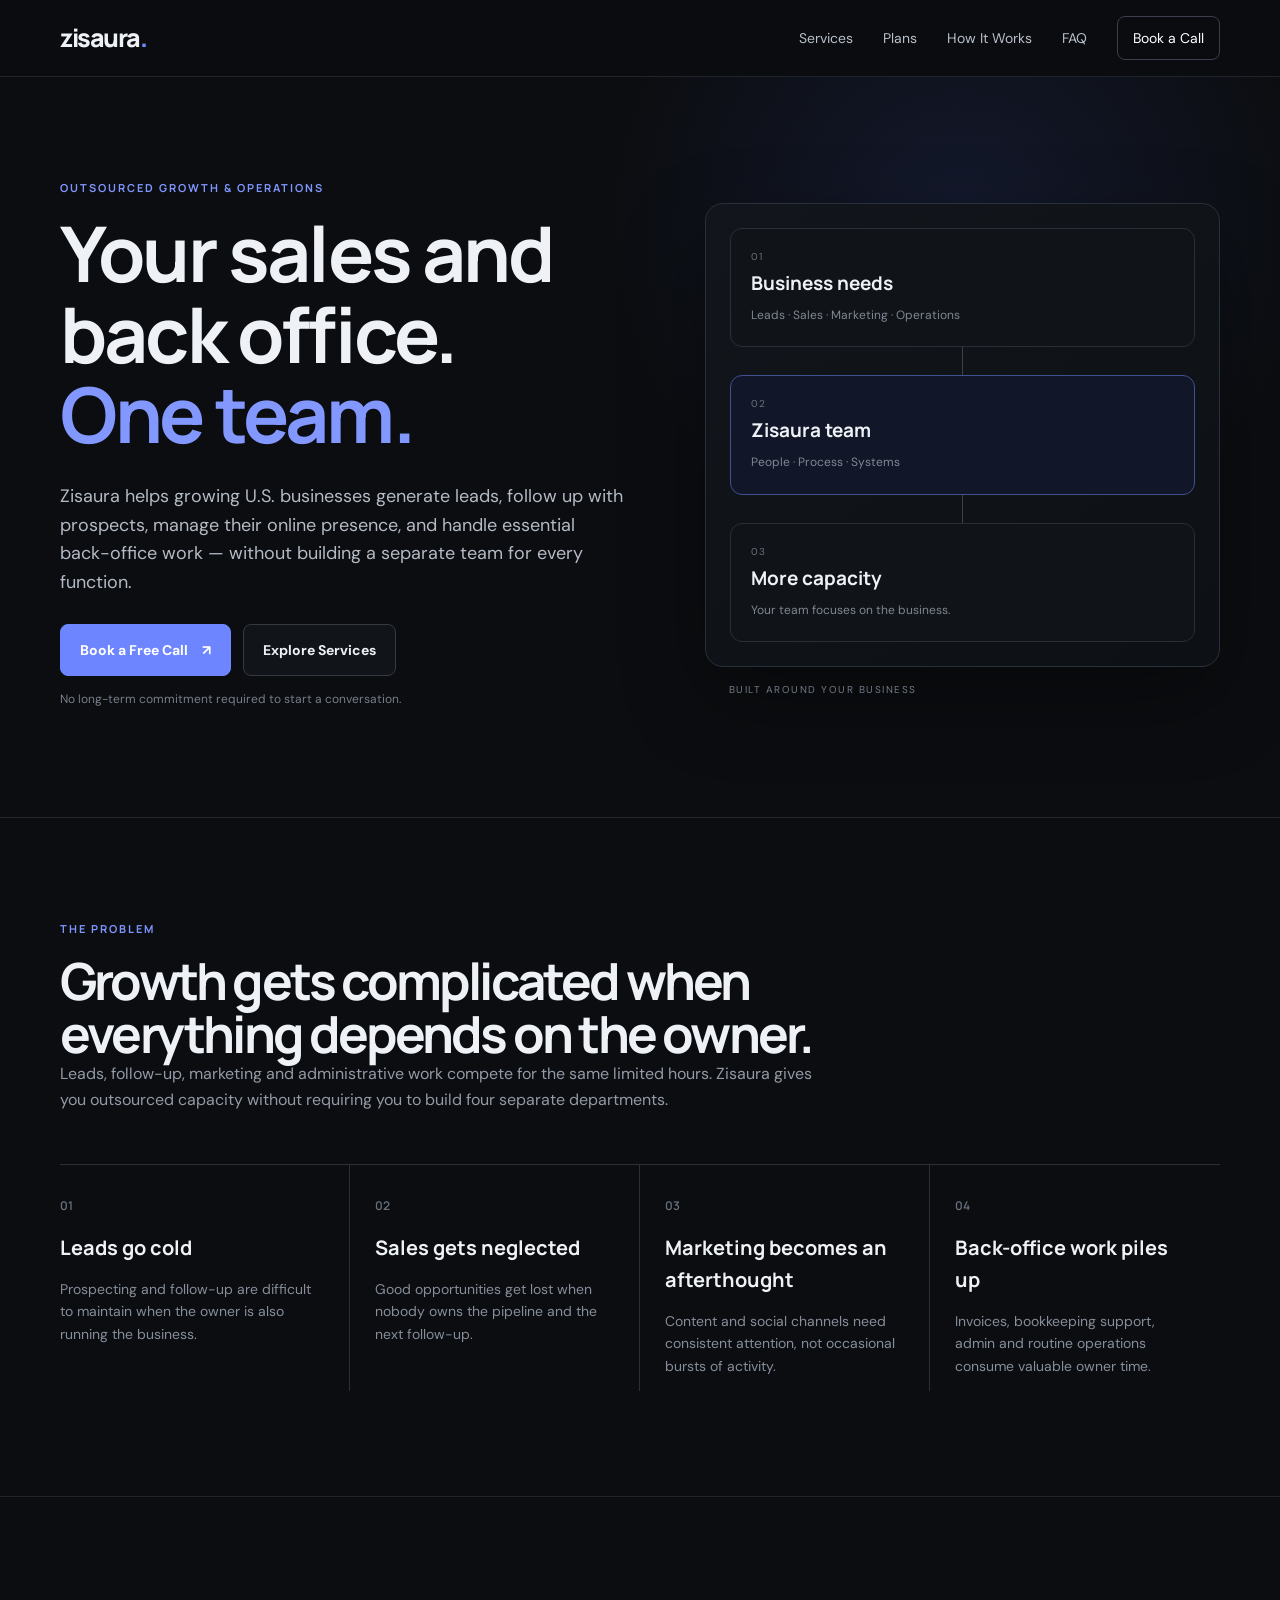
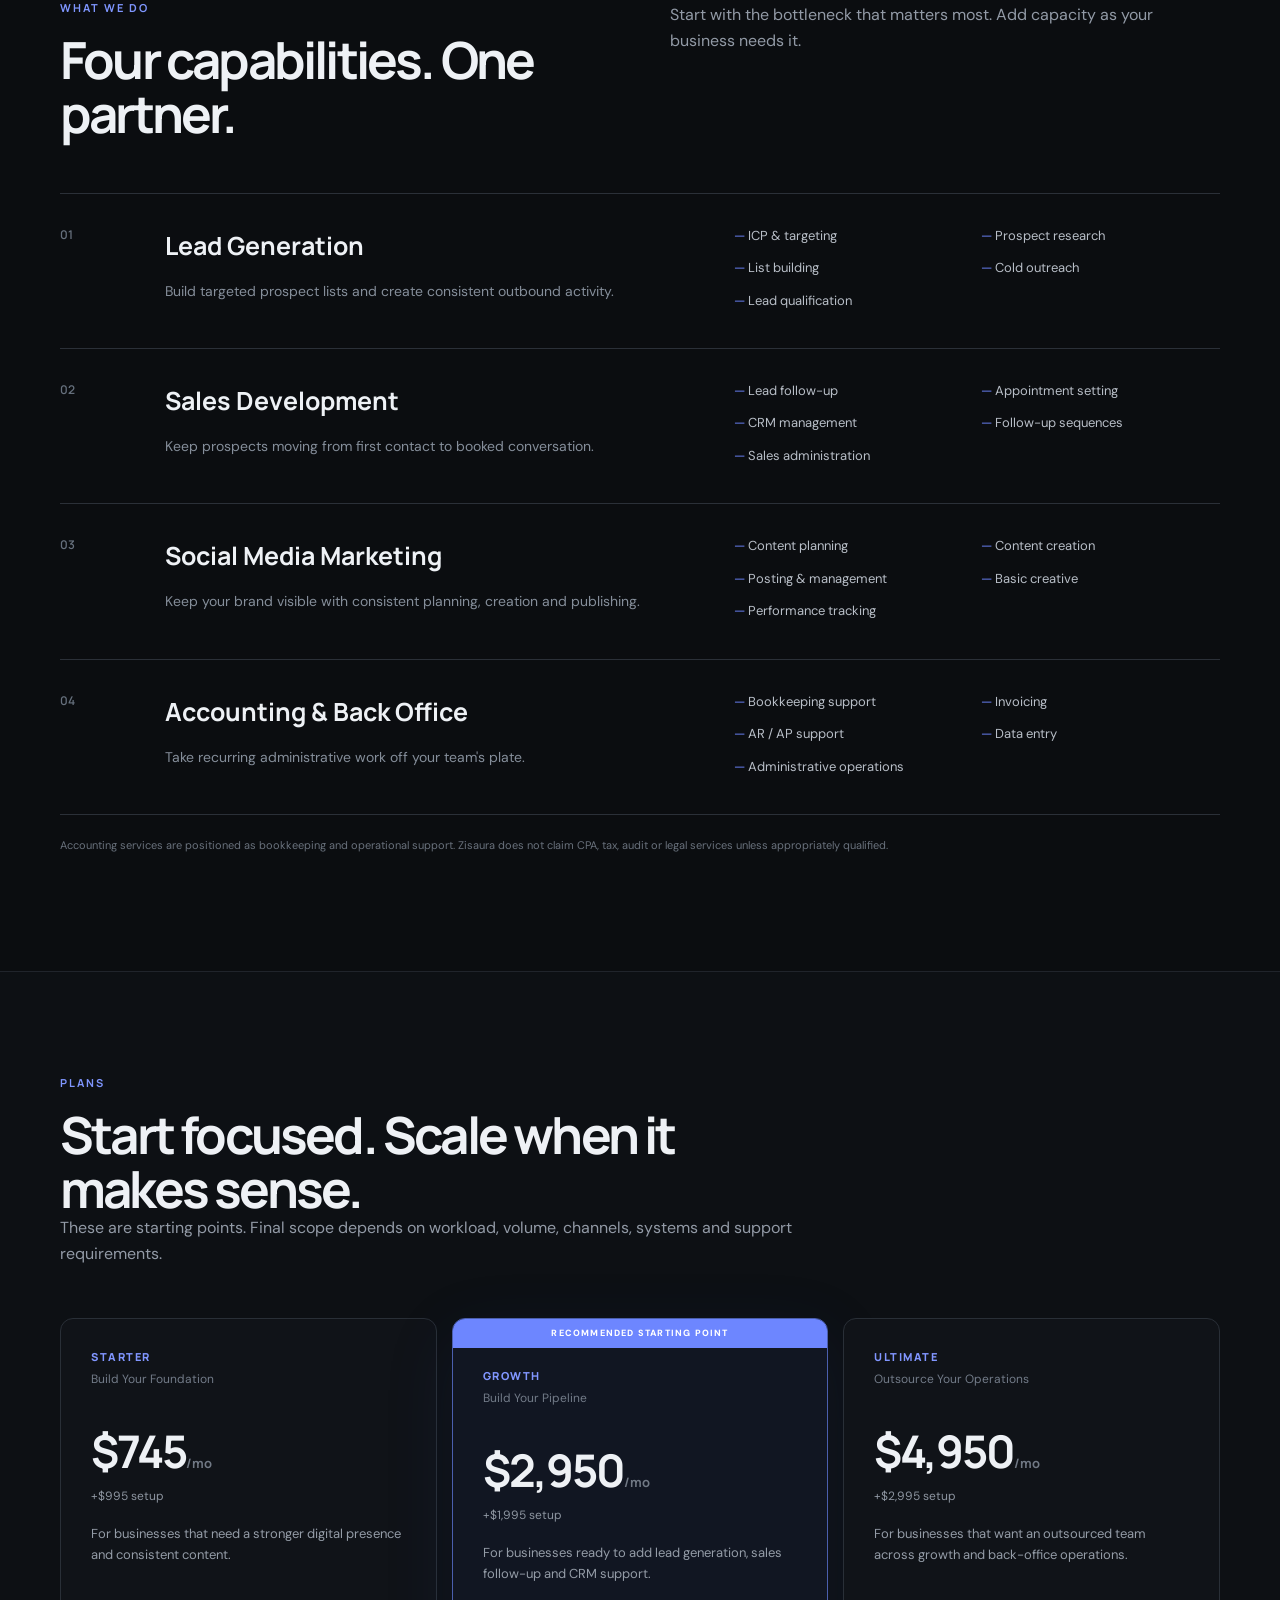
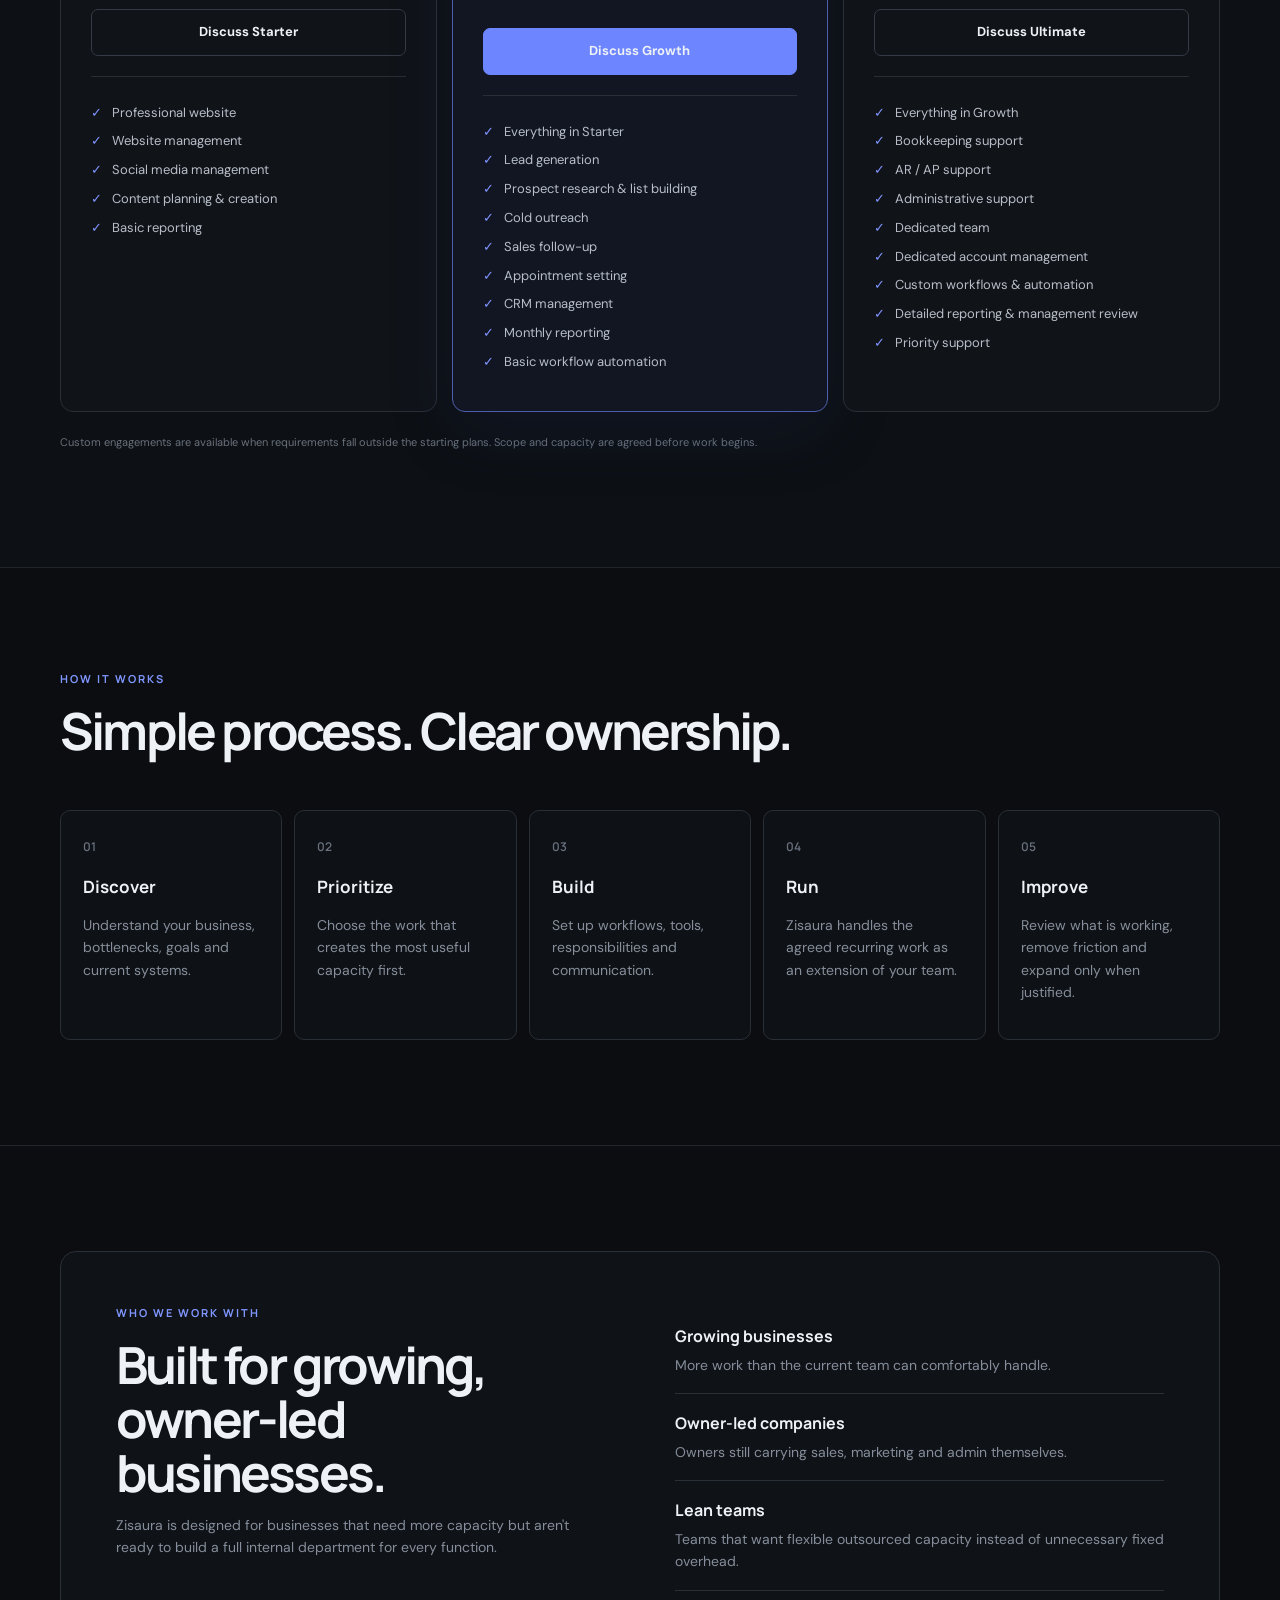
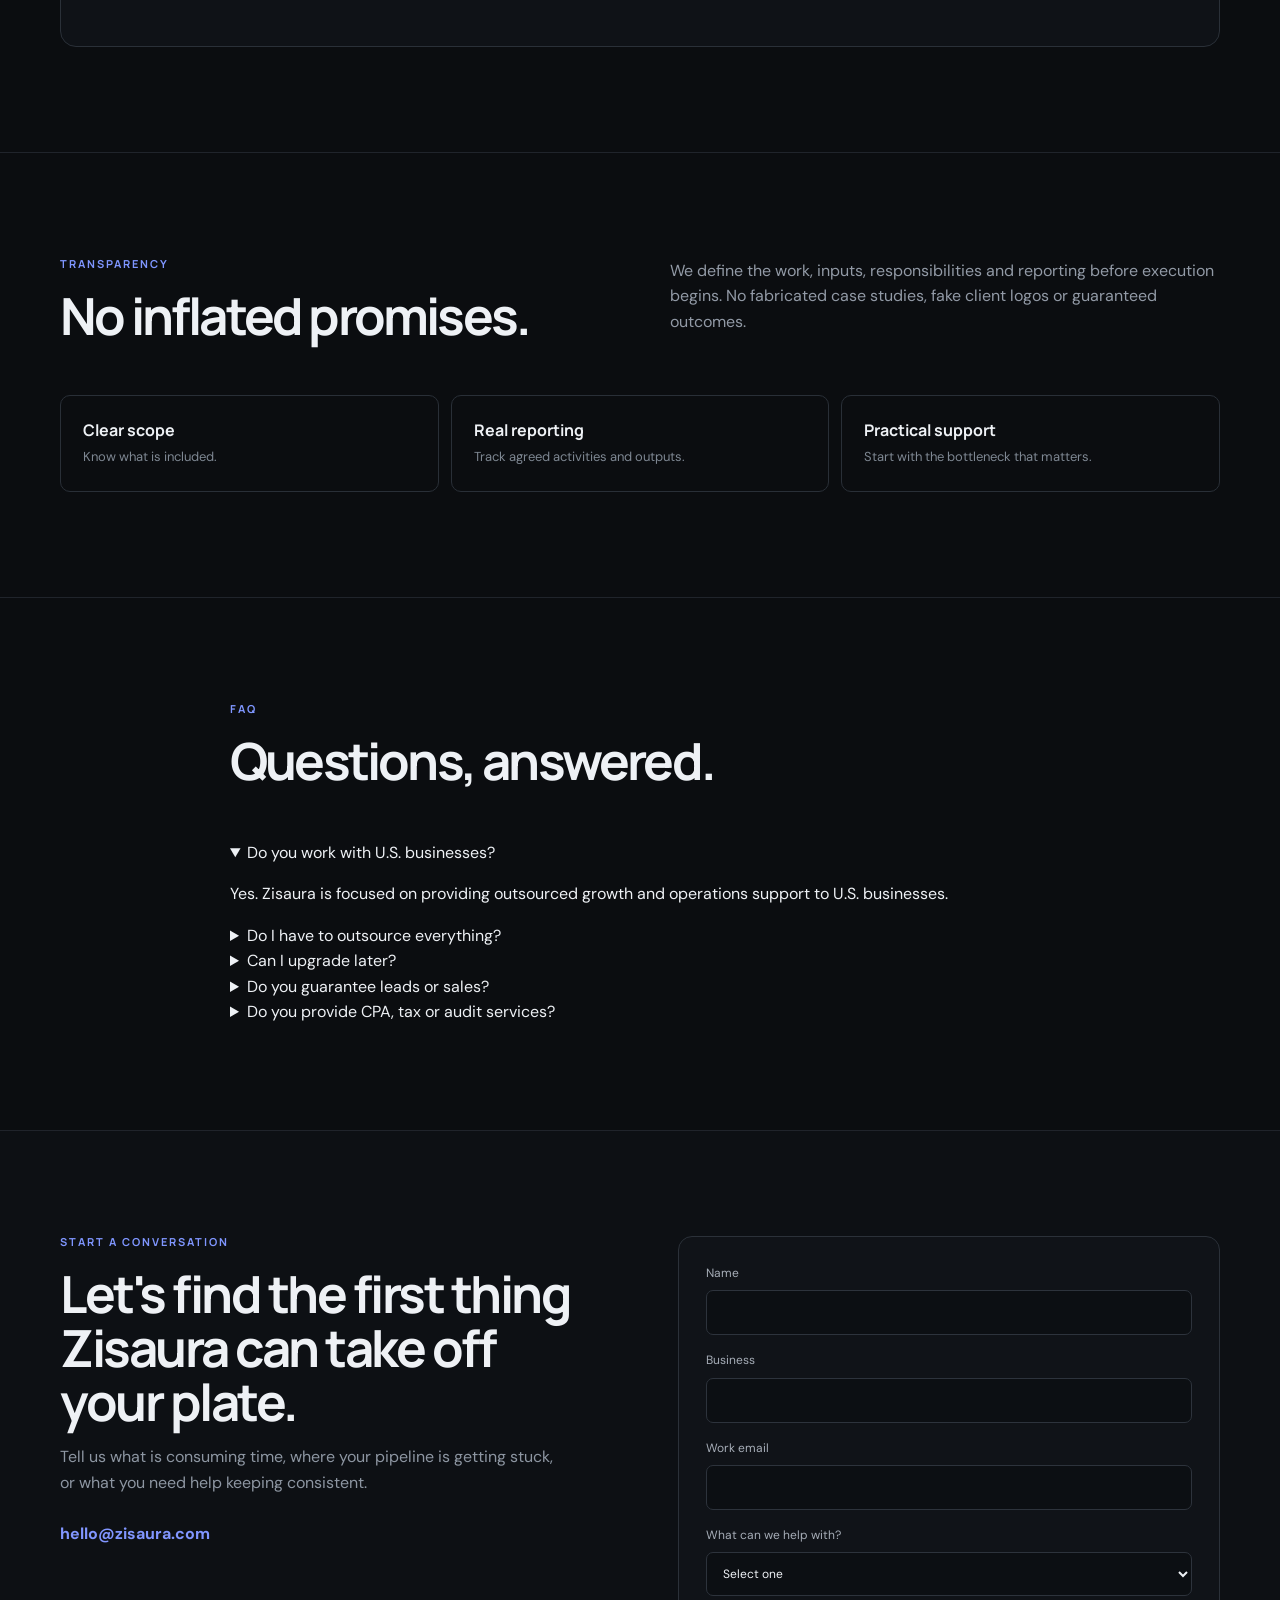
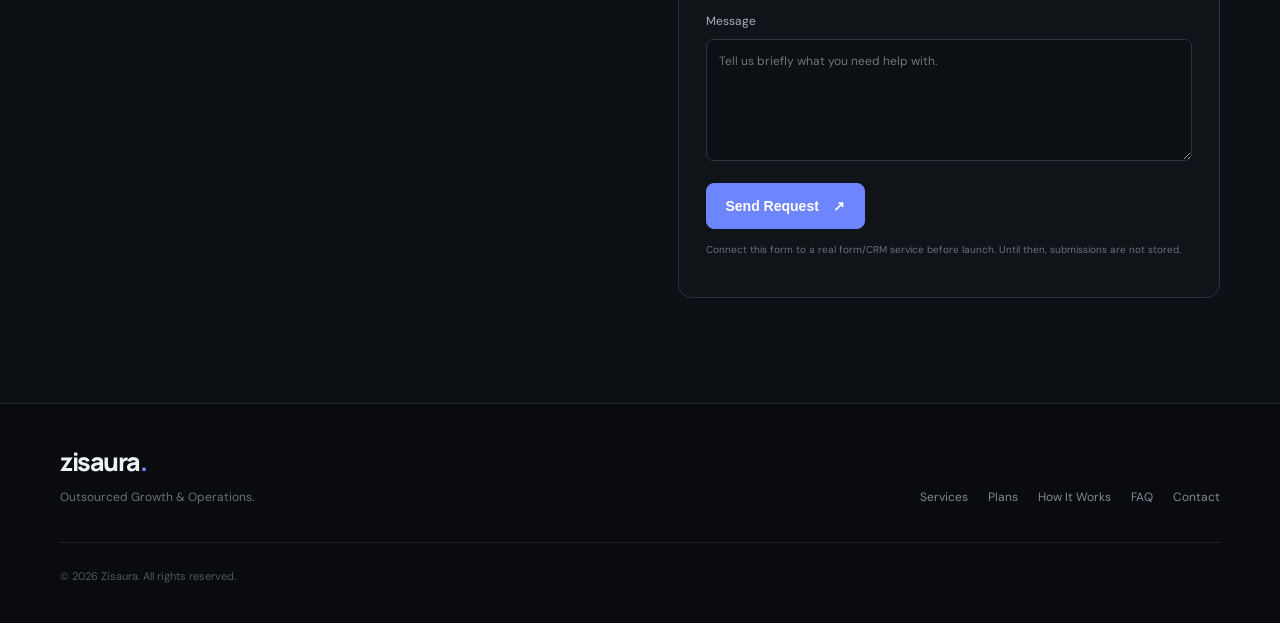
==== index.html @ 8210cb54 "Add files via upload" ====
<!doctype html>
<html lang="en">
<head>
<meta charset="utf-8">
<meta name="viewport" content="width=device-width, initial-scale=1">
<meta name="description" content="Zisaura helps growing U.S. businesses with lead generation, sales follow-up, social media marketing, bookkeeping support and back-office operations.">
<title>Zisaura | Outsourced Sales, Marketing & Back-Office Support</title>
<link rel="preconnect" href="https://fonts.googleapis.com">
<link rel="preconnect" href="https://fonts.gstatic.com" crossorigin>
<link href="https://fonts.googleapis.com/css2?family=DM+Sans:wght@400;500;600;700&family=Manrope:wght@500;600;700;800&display=swap" rel="stylesheet">
<link rel="stylesheet" href="style.css">
</head>
<body>
<header class="site-header"><div class="container nav-wrap">
<a class="logo" href="#top">zisaura<span>.</span></a>
<button class="menu-toggle" aria-label="Open menu" aria-expanded="false">☰</button>
<nav class="nav"><a href="#services">Services</a><a href="#plans">Plans</a><a href="#process">How It Works</a><a href="#faq">FAQ</a><a class="nav-cta" href="#contact">Book a Call</a></nav>
</div></header>

<main id="top">
<section class="hero"><div class="container hero-grid">
<div><div class="eyebrow">OUTSOURCED GROWTH & OPERATIONS</div>
<h1>Your sales and back office.<br><em>One team.</em></h1>
<p class="hero-copy">Zisaura helps growing U.S. businesses generate leads, follow up with prospects, manage their online presence, and handle essential back-office work — without building a separate team for every function.</p>
<div class="hero-actions"><a class="button button-primary" href="#contact">Book a Free Call <span>↗</span></a><a class="button button-secondary" href="#services">Explore Services</a></div>
<p class="microcopy">No long-term commitment required to start a conversation.</p></div>
<div class="hero-visual"><div class="flow-card">
<div class="flow-node"><small>01</small><strong>Business needs</strong><span>Leads · Sales · Marketing · Operations</span></div><div class="flow-line"></div>
<div class="flow-node accent-node"><small>02</small><strong>Zisaura team</strong><span>People · Process · Systems</span></div><div class="flow-line"></div>
<div class="flow-node"><small>03</small><strong>More capacity</strong><span>Your team focuses on the business.</span></div>
</div><div class="hero-tag">BUILT AROUND YOUR BUSINESS</div></div>
</div></section>

<section class="section"><div class="container"><div class="section-intro"><div class="eyebrow">THE PROBLEM</div><h2>Growth gets complicated when everything depends on the owner.</h2><p>Leads, follow-up, marketing and administrative work compete for the same limited hours. Zisaura gives you outsourced capacity without requiring you to build four separate departments.</p></div>
<div class="problem-grid">
<article><span>01</span><h3>Leads go cold</h3><p>Prospecting and follow-up are difficult to maintain when the owner is also running the business.</p></article>
<article><span>02</span><h3>Sales gets neglected</h3><p>Good opportunities get lost when nobody owns the pipeline and the next follow-up.</p></article>
<article><span>03</span><h3>Marketing becomes an afterthought</h3><p>Content and social channels need consistent attention, not occasional bursts of activity.</p></article>
<article><span>04</span><h3>Back-office work piles up</h3><p>Invoices, bookkeeping support, admin and routine operations consume valuable owner time.</p></article>
</div></div></section>

<section id="services" class="section"><div class="container">
<div class="section-intro split"><div><div class="eyebrow">WHAT WE DO</div><h2>Four capabilities. One partner.</h2></div><p>Start with the bottleneck that matters most. Add capacity as your business needs it.</p></div>
<div class="service-list">
<article class="service-row"><div class="service-number">01</div><div><h3>Lead Generation</h3><p>Build targeted prospect lists and create consistent outbound activity.</p></div><ul><li>ICP & targeting</li><li>Prospect research</li><li>List building</li><li>Cold outreach</li><li>Lead qualification</li></ul></article>
<article class="service-row"><div class="service-number">02</div><div><h3>Sales Development</h3><p>Keep prospects moving from first contact to booked conversation.</p></div><ul><li>Lead follow-up</li><li>Appointment setting</li><li>CRM management</li><li>Follow-up sequences</li><li>Sales administration</li></ul></article>
<article class="service-row"><div class="service-number">03</div><div><h3>Social Media Marketing</h3><p>Keep your brand visible with consistent planning, creation and publishing.</p></div><ul><li>Content planning</li><li>Content creation</li><li>Posting & management</li><li>Basic creative</li><li>Performance tracking</li></ul></article>
<article class="service-row"><div class="service-number">04</div><div><h3>Accounting & Back Office</h3><p>Take recurring administrative work off your team's plate.</p></div><ul><li>Bookkeeping support</li><li>Invoicing</li><li>AR / AP support</li><li>Data entry</li><li>Administrative operations</li></ul></article>
</div><p class="disclaimer">Accounting services are positioned as bookkeeping and operational support. Zisaura does not claim CPA, tax, audit or legal services unless appropriately qualified.</p>
</div></section>

<section id="plans" class="section plans"><div class="container">
<div class="section-intro"><div class="eyebrow">PLANS</div><h2>Start focused. Scale when it makes sense.</h2><p>These are starting points. Final scope depends on workload, volume, channels, systems and support requirements.</p></div>
<div class="plans-grid">
<article class="plan"><div class="plan-top"><span class="plan-label">STARTER</span><span class="plan-use">Build Your Foundation</span></div><h3>$745<span>/mo</span></h3><p class="setup">+$995 setup</p><p>For businesses that need a stronger digital presence and consistent content.</p><a href="#contact" class="plan-button">Discuss Starter</a><ul class="check-list"><li>Professional website</li><li>Website management</li><li>Social media management</li><li>Content planning & creation</li><li>Basic reporting</li></ul></article>
<article class="plan featured"><div class="recommended">RECOMMENDED STARTING POINT</div><div class="plan-top"><span class="plan-label">GROWTH</span><span class="plan-use">Build Your Pipeline</span></div><h3>$2,950<span>/mo</span></h3><p class="setup">+$1,995 setup</p><p>For businesses ready to add lead generation, sales follow-up and CRM support.</p><a href="#contact" class="plan-button">Discuss Growth</a><ul class="check-list"><li>Everything in Starter</li><li>Lead generation</li><li>Prospect research & list building</li><li>Cold outreach</li><li>Sales follow-up</li><li>Appointment setting</li><li>CRM management</li><li>Monthly reporting</li><li>Basic workflow automation</li></ul></article>
<article class="plan"><div class="plan-top"><span class="plan-label">ULTIMATE</span><span class="plan-use">Outsource Your Operations</span></div><h3>$4,950<span>/mo</span></h3><p class="setup">+$2,995 setup</p><p>For businesses that want an outsourced team across growth and back-office operations.</p><a href="#contact" class="plan-button">Discuss Ultimate</a><ul class="check-list"><li>Everything in Growth</li><li>Bookkeeping support</li><li>AR / AP support</li><li>Administrative support</li><li>Dedicated team</li><li>Dedicated account management</li><li>Custom workflows & automation</li><li>Detailed reporting & management review</li><li>Priority support</li></ul></article>
</div><p class="plans-note">Custom engagements are available when requirements fall outside the starting plans. Scope and capacity are agreed before work begins.</p>
</div></section>

<section id="process" class="section"><div class="container"><div class="section-intro"><div class="eyebrow">HOW IT WORKS</div><h2>Simple process. Clear ownership.</h2></div>
<div class="process-grid"><article><span>01</span><h3>Discover</h3><p>Understand your business, bottlenecks, goals and current systems.</p></article><article><span>02</span><h3>Prioritize</h3><p>Choose the work that creates the most useful capacity first.</p></article><article><span>03</span><h3>Build</h3><p>Set up workflows, tools, responsibilities and communication.</p></article><article><span>04</span><h3>Run</h3><p>Zisaura handles the agreed recurring work as an extension of your team.</p></article><article><span>05</span><h3>Improve</h3><p>Review what is working, remove friction and expand only when justified.</p></article></div></div></section>

<section class="section"><div class="container fit-box"><div><div class="eyebrow">WHO WE WORK WITH</div><h2>Built for growing, owner-led businesses.</h2><p>Zisaura is designed for businesses that need more capacity but aren't ready to build a full internal department for every function.</p></div>
<div class="fit-list"><div><strong>Growing businesses</strong><span>More work than the current team can comfortably handle.</span></div><div><strong>Owner-led companies</strong><span>Owners still carrying sales, marketing and admin themselves.</span></div><div><strong>Lean teams</strong><span>Teams that want flexible outsourced capacity instead of unnecessary fixed overhead.</span></div></div></div></section>

<section class="section"><div class="container"><div class="section-intro split"><div><div class="eyebrow">TRANSPARENCY</div><h2>No inflated promises.</h2></div><p>We define the work, inputs, responsibilities and reporting before execution begins. No fabricated case studies, fake client logos or guaranteed outcomes.</p></div>
<div class="principles"><div><strong>Clear scope</strong><span>Know what is included.</span></div><div><strong>Real reporting</strong><span>Track agreed activities and outputs.</span></div><div><strong>Practical support</strong><span>Start with the bottleneck that matters.</span></div></div></div></section>

<section id="faq" class="section"><div class="container narrow"><div class="section-intro"><div class="eyebrow">FAQ</div><h2>Questions, answered.</h2></div>
<details open><summary>Do you work with U.S. businesses?</summary><p>Yes. Zisaura is focused on providing outsourced growth and operations support to U.S. businesses.</p></details>
<details><summary>Do I have to outsource everything?</summary><p>No. You can start with one service or one bottleneck and expand as your needs grow.</p></details>
<details><summary>Can I upgrade later?</summary><p>Yes. Scope can be expanded when additional capacity makes sense for the business.</p></details>
<details><summary>Do you guarantee leads or sales?</summary><p>No. Lead and sales outcomes depend on the market, offer, targeting, pricing, sales process and other factors. We focus on clearly defined activities, systems and agreed deliverables.</p></details>
<details><summary>Do you provide CPA, tax or audit services?</summary><p>Zisaura can provide bookkeeping and accounting-related operational support. CPA, tax, audit and legal services are not represented unless the appropriate qualified professional is involved.</p></details>
</div></section>

<section id="contact" class="section contact"><div class="container contact-grid"><div><div class="eyebrow">START A CONVERSATION</div><h2>Let's find the first thing Zisaura can take off your plate.</h2><p>Tell us what is consuming time, where your pipeline is getting stuck, or what you need help keeping consistent.</p><div class="contact-email">hello@zisaura.com</div></div>
<form id="contactForm" class="contact-form"><label>Name<input name="name" required></label><label>Business<input name="business" required></label><label>Work email<input type="email" name="email" required></label>
<label>What can we help with?<select name="interest" required><option value="">Select one</option><option>Lead Generation</option><option>Sales Development</option><option>Social Media Marketing</option><option>Accounting & Back Office</option><option>Starter Plan</option><option>Growth Plan</option><option>Ultimate Plan</option><option>Not sure yet</option></select></label>
<label>Message<textarea name="message" rows="5" placeholder="Tell us briefly what you need help with."></textarea></label>
<button class="button button-primary" type="submit">Send Request <span>↗</span></button><p class="form-note">Connect this form to a real form/CRM service before launch. Until then, submissions are not stored.</p><p id="formStatus" class="form-status"></p></form>
</div></section>
</main>

<footer class="footer"><div class="container footer-wrap"><div><a class="logo" href="#top">zisaura<span>.</span></a><p>Outsourced Growth & Operations.</p></div><div class="footer-links"><a href="#services">Services</a><a href="#plans">Plans</a><a href="#process">How It Works</a><a href="#faq">FAQ</a><a href="#contact">Contact</a></div><div class="copyright">© <span id="year"></span> Zisaura. All rights reserved.</div></div></footer>
<script src="script.js"></script>
</body>
</html>
---- style.css ----
*{box-sizing:border-box}html{scroll-behavior:smooth}body{margin:0;background:#0b0d10;color:#eef1f5;font-family:"DM Sans",sans-serif;line-height:1.6}a{color:inherit;text-decoration:none}.container{width:min(1160px,calc(100% - 40px));margin:auto}.site-header{position:sticky;top:0;z-index:20;background:rgba(11,13,16,.9);backdrop-filter:blur(16px);border-bottom:1px solid #20242b}.nav-wrap{height:76px;display:flex;align-items:center;justify-content:space-between}.logo{font-family:Manrope,sans-serif;font-size:25px;font-weight:800;letter-spacing:-1.5px}.logo span{color:#6d8cff}.nav{display:flex;align-items:center;gap:30px;font-size:14px;color:#b9c0ca}.nav a:hover{color:#fff}.nav-cta{border:1px solid #39404b;border-radius:8px;padding:10px 15px;color:#fff}.menu-toggle{display:none;background:none;border:0;color:#fff;font-size:24px}.hero{padding:105px 0 95px;border-bottom:1px solid #20242b;background:radial-gradient(circle at 75% 20%,rgba(83,111,255,.12),transparent 32%)}.hero-grid{display:grid;grid-template-columns:1.05fr .95fr;gap:75px;align-items:center}.eyebrow{font:700 11px/1 Manrope,sans-serif;letter-spacing:2px;color:#7f96ff;margin-bottom:20px}.hero h1,.section h2{font-family:Manrope,sans-serif;letter-spacing:-2.8px;line-height:1.05;margin:0}.hero h1{font-size:clamp(48px,6vw,78px)}.hero h1 em{font-style:normal;color:#8298ff}.hero-copy{max-width:650px;color:#b4bbc5;font-size:18px;margin:27px 0}.hero-actions{display:flex;gap:12px;flex-wrap:wrap}.button{display:inline-flex;align-items:center;justify-content:center;gap:14px;border-radius:8px;padding:14px 19px;border:1px solid #343a44;font-weight:700;font-size:14px;cursor:pointer}.button-primary{background:#6d86ff;color:#fff;border-color:#6d86ff}.button-secondary{background:#111419}.microcopy{font-size:12px;color:#777f8b;margin-top:14px}.hero-visual{position:relative}.flow-card{border:1px solid #2a3039;border-radius:18px;padding:24px;background:linear-gradient(145deg,#12161c,#0d1014);box-shadow:0 30px 80px rgba(0,0,0,.35)}.flow-node{padding:20px;border:1px solid #292f38;border-radius:12px;background:#101318}.flow-node small{display:block;color:#69717d;font-size:10px;letter-spacing:1px}.flow-node strong{display:block;font:700 19px Manrope,sans-serif;margin:5px 0}.flow-node span{font-size:12px;color:#7f8792}.accent-node{border-color:#40518f;background:#111728}.flow-line{height:28px;width:1px;background:#3a414c;margin:auto}.hero-tag{display:inline-block;margin:15px 0 0 24px;color:#737b87;font-size:10px;letter-spacing:1.5px}.section{padding:105px 0;border-bottom:1px solid #20242b}.section-intro{max-width:760px;margin-bottom:52px}.section-intro.split{display:grid;grid-template-columns:1fr 1fr;gap:60px;max-width:none}.section h2{font-size:clamp(35px,4vw,53px)}.section-intro p{color:#929aa6;font-size:16px;margin:0}.problem-grid{display:grid;grid-template-columns:repeat(4,1fr);border-top:1px solid #2b3038}.problem-grid article{padding:27px 25px 0 0;border-right:1px solid #2b3038}.problem-grid article:not(:first-child){padding-left:25px}.problem-grid article:last-child{border-right:0}.problem-grid span,.process-grid span{font:600 12px Manrope;color:#68717e}.problem-grid h3,.service-row h3,.plan h3,.process-grid h3{font-family:Manrope;margin:14px 0 8px}.problem-grid h3{font-size:20px}.problem-grid p,.service-row p,.process-grid p,.fit-box p,.fit-list span{color:#858e9a;font-size:14px}.service-list{border-top:1px solid #2b3038}.service-row{display:grid;grid-template-columns:70px 1.1fr 1fr;gap:35px;padding:32px 0;border-bottom:1px solid #2b3038}.service-number{font:600 12px Manrope;color:#66707d}.service-row h3{font-size:25px;margin-top:0}.service-row ul{list-style:none;margin:0;padding:0;display:grid;grid-template-columns:1fr 1fr;gap:7px;color:#b8bec7;font-size:13px}.service-row li:before{content:"— ";color:#6d86ff}.disclaimer,.plans-note{font-size:11px;color:#69717c;margin-top:22px}.plans{background:#0d1014}.plans-grid{display:grid;grid-template-columns:repeat(3,1fr);gap:15px}.plan{position:relative;border:1px solid #292f37;border-radius:13px;padding:30px;background:#101318}.plan.featured{border-color:#4b5fae;background:#111622;box-shadow:0 20px 70px rgba(42,63,145,.13)}.recommended{position:absolute;top:0;right:0;left:0;background:#6d86ff;color:#fff;text-align:center;font-size:9px;font-weight:800;letter-spacing:1.2px;padding:7px;border-radius:12px 12px 0 0}.featured{padding-top:49px}.plan-top{display:flex;flex-direction:column;gap:6px}.plan-label{font:800 11px Manrope;letter-spacing:1.5px;color:#8196ff}.plan-use{font-size:12px;color:#727b88}.plan h3{font-size:45px;letter-spacing:-2px;margin:25px 0 0}.plan h3 span{font-size:13px;color:#717985;letter-spacing:0}.setup{color:#8d95a0;font-size:12px!important;margin:0 0 18px!important}.plan>p:not(.setup){min-height:65px;color:#949ca7;font-size:13px}.plan-button{display:block;text-align:center;border:1px solid #343b46;padding:12px;border-radius:7px;font-weight:700;font-size:13px;margin:20px 0}.featured .plan-button{background:#6d86ff;border-color:#6d86ff}.check-list{border-top:1px solid #282e36;margin:20px 0 0;padding:18px 0 0;list-style:none;color:#b7bec8;font-size:13px}.check-list li{margin:8px 0}.check-list li:before{content:"✓";color:#8094ff;margin-right:10px}.process-grid{display:grid;grid-template-columns:repeat(5,1fr);gap:12px}.process-grid article{border:1px solid #292f37;border-radius:10px;padding:22px;background:#0e1115}.process-grid h3{font-size:17px}.fit-box{display:grid;grid-template-columns:1fr 1fr;gap:70px;padding:55px;border:1px solid #2a3038;border-radius:16px;background:#0f1217}.fit-list{display:flex;flex-direction:column}.fit-list div{padding:17px 0;border-bottom:1px solid #292f37}.fit-list strong{display:block;font-family:Manrope}.fit-list span{display:block;margin-top:4px}.principles{display:grid;grid-template-columns:repeat(3,1fr);gap:12px}.principles div{border:1px solid #292f37;padding:22px;border-radius:10px}.principles strong{display:block;font-family:Manrope}.principles span{color:#7e8792;font-size:13px}.narrow{max-width:820px}.faq details{border-top:1px solid #2a3038;padding:22px 0}.faq details:last-child{border-bottom:1px solid #2a3038}.faq summary{cursor:pointer;font:700 17px Manrope;list-style:none}.faq summary::-webkit-details-marker{display:none}.faq summary:after{content:"+";float:right;color:#6f7b8c}.faq details[open] summary:after{content:"−"}.faq details p{color:#858e9a;max-width:720px;font-size:14px}.contact{background:#0d1014}.contact-grid{display:grid;grid-template-columns:1fr 1fr;gap:75px}.contact h2{font-family:Manrope;font-size:clamp(38px,4vw,55px);letter-spacing:-2.5px;line-height:1.05}.contact p{color:#8d96a2;max-width:500px}.contact-email{margin-top:25px;color:#8196ff;font-weight:700}.contact-form{border:1px solid #2b3139;border-radius:14px;padding:27px;background:#101318}.contact-form label{display:block;font-size:12px;color:#a6adb7;margin-bottom:16px}.contact-form input,.contact-form select,.contact-form textarea{width:100%;margin-top:7px;background:#0c0f13;border:1px solid #2d333c;border-radius:7px;color:#eef1f5;padding:12px;font:inherit;outline:none}.contact-form input:focus,.contact-form select:focus,.contact-form textarea:focus{border-color:#6177d8}.form-note{font-size:10px!important;color:#69717c!important;margin:13px 0 0}.form-status{font-size:12px!important;color:#8ea2ff!important}.footer{padding:38px 0;background:#090b0e}.footer-wrap{display:grid;grid-template-columns:1fr auto;gap:20px;align-items:end}.footer p{color:#69717c;font-size:12px;margin:6px 0 0}.footer-links{display:flex;gap:20px;color:#818995;font-size:12px}.copyright{grid-column:1/-1;color:#505762;font-size:11px;padding-top:25px;border-top:1px solid #20242b;margin-top:15px}@media(max-width:850px){.nav{display:none}.menu-toggle{display:block}.nav.open{position:absolute;top:76px;left:0;right:0;display:flex;flex-direction:column;align-items:stretch;background:#0b0d10;padding:18px 20px;border-bottom:1px solid #20242b}.nav.open a{padding:10px}.hero-grid,.contact-grid,.fit-box,.section-intro.split{grid-template-columns:1fr;gap:35px}.problem-grid,.plans-grid{grid-template-columns:1fr 1fr}.process-grid{grid-template-columns:1fr 1fr}.service-row{grid-template-columns:45px 1fr}.service-row ul{grid-column:2}.principles{grid-template-columns:1fr}.footer-wrap{grid-template-columns:1fr}.footer-links{flex-wrap:wrap}.copyright{grid-column:auto}}@media(max-width:560px){.container{width:min(100% - 28px,1160px)}.hero{padding:70px 0}.section{padding:75px 0}.problem-grid,.plans-grid,.process-grid{grid-template-columns:1fr}.problem-grid article,.problem-grid article:not(:first-child){padding:22px 0;border-right:0;border-bottom:1px solid #2b3038}.problem-grid article:last-child{border-bottom:0}.service-row{grid-template-columns:1fr}.service-row ul{grid-column:auto}.service-row ul{grid-template-columns:1fr}.hero h1{font-size:45px}.contact h2{font-size:39px}.fit-box{padding:28px}.footer-links{gap:13px}}
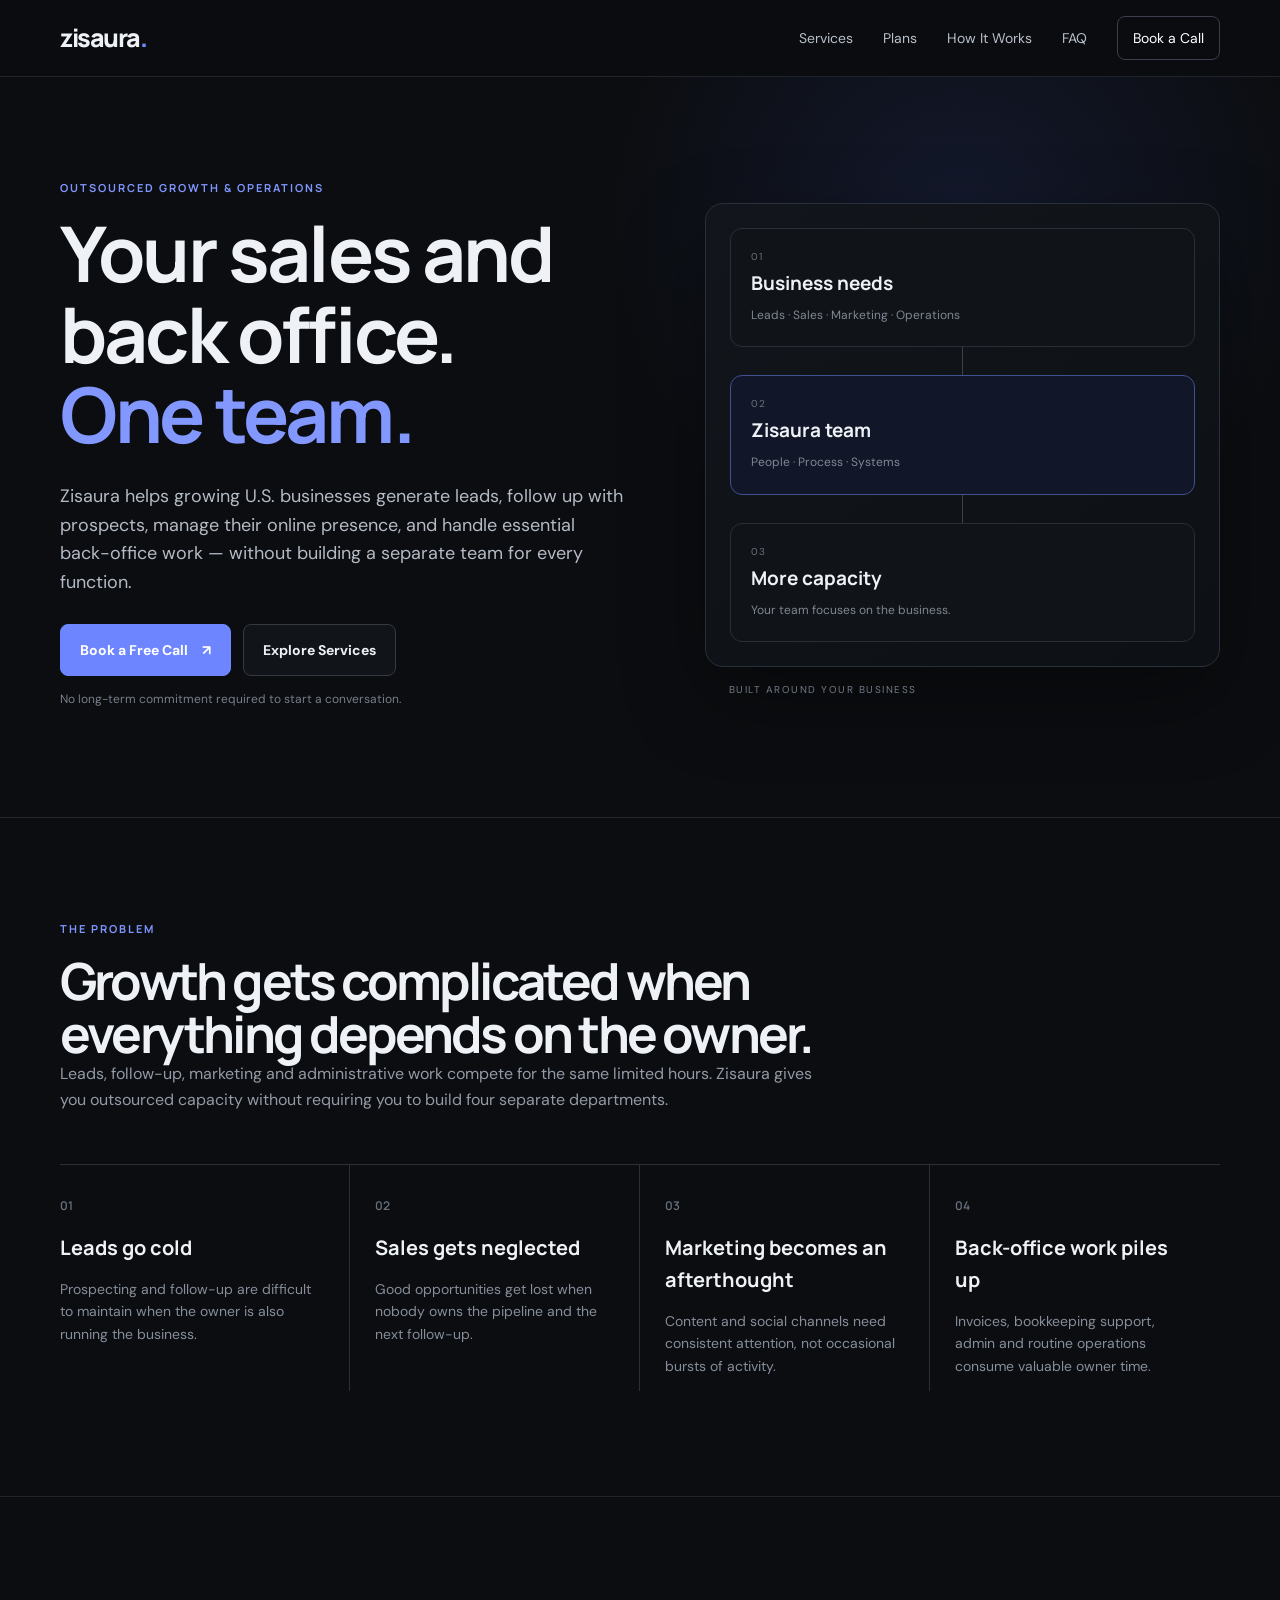
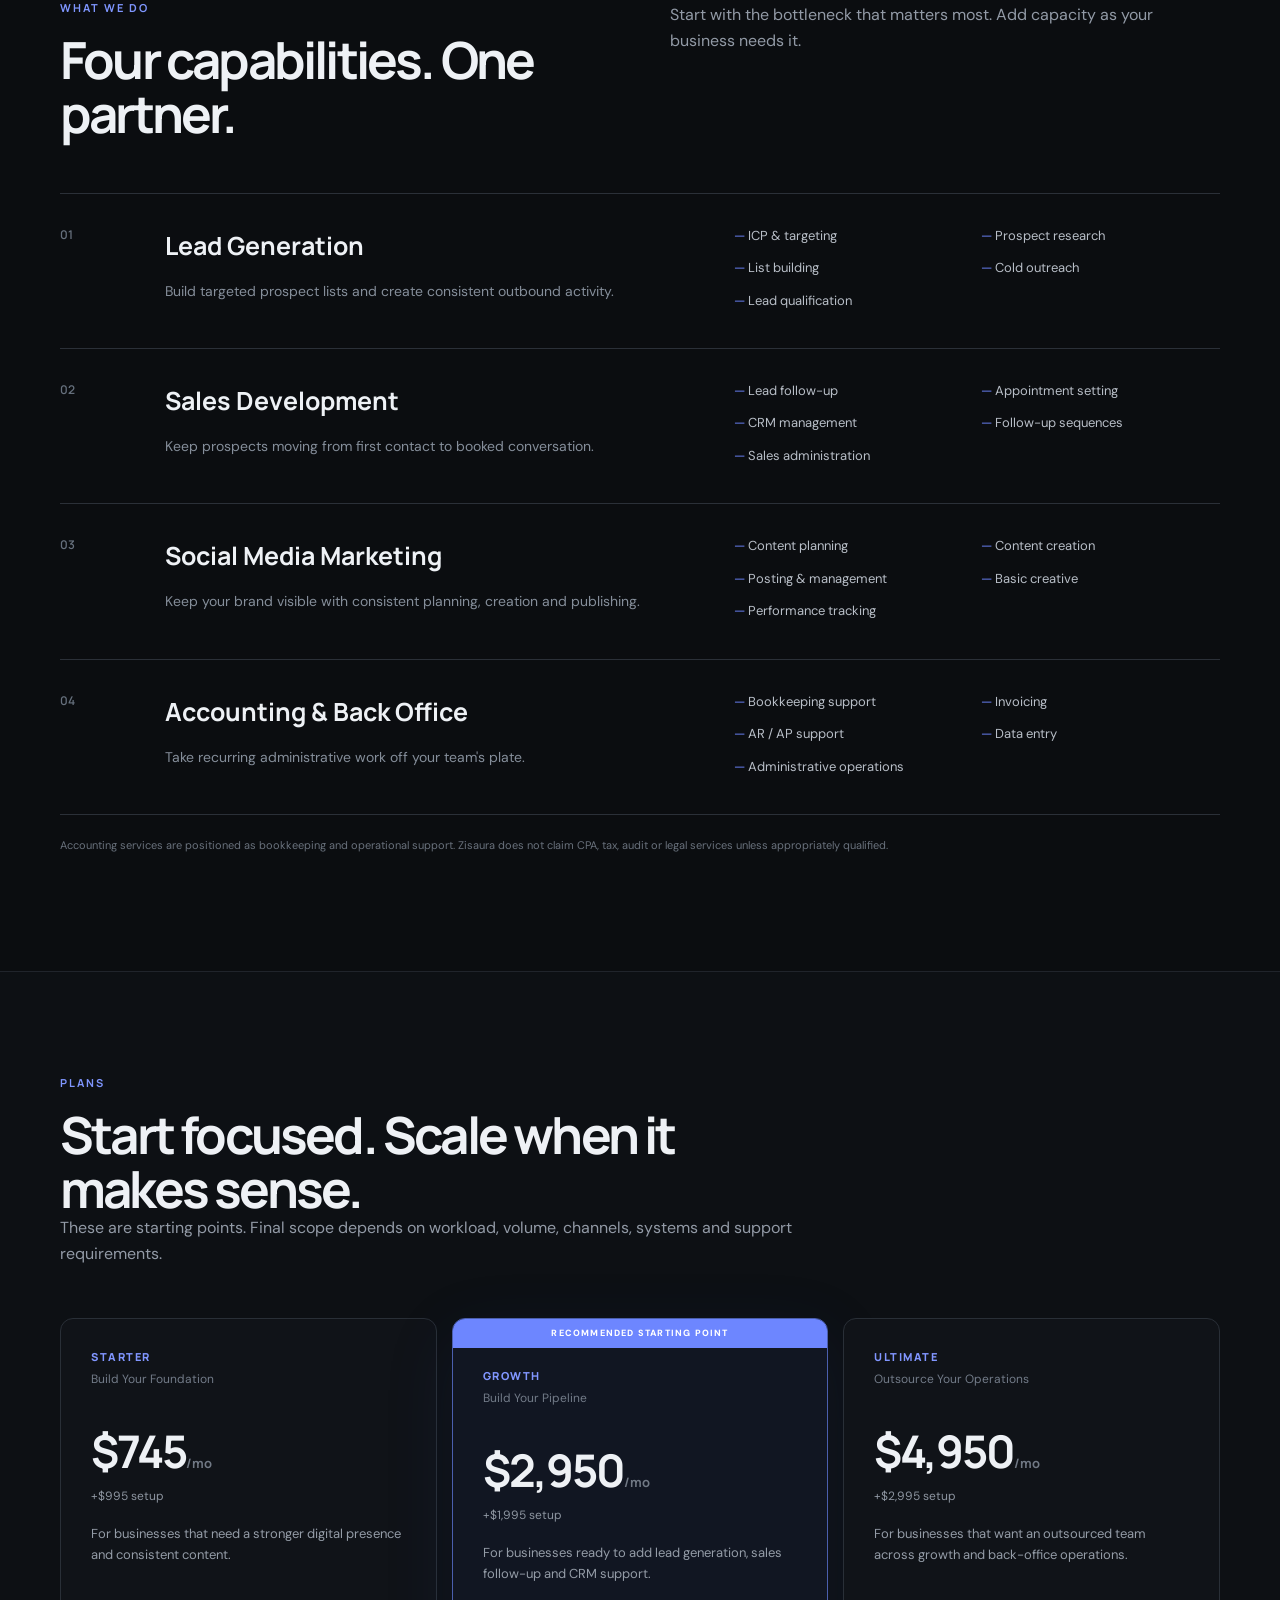
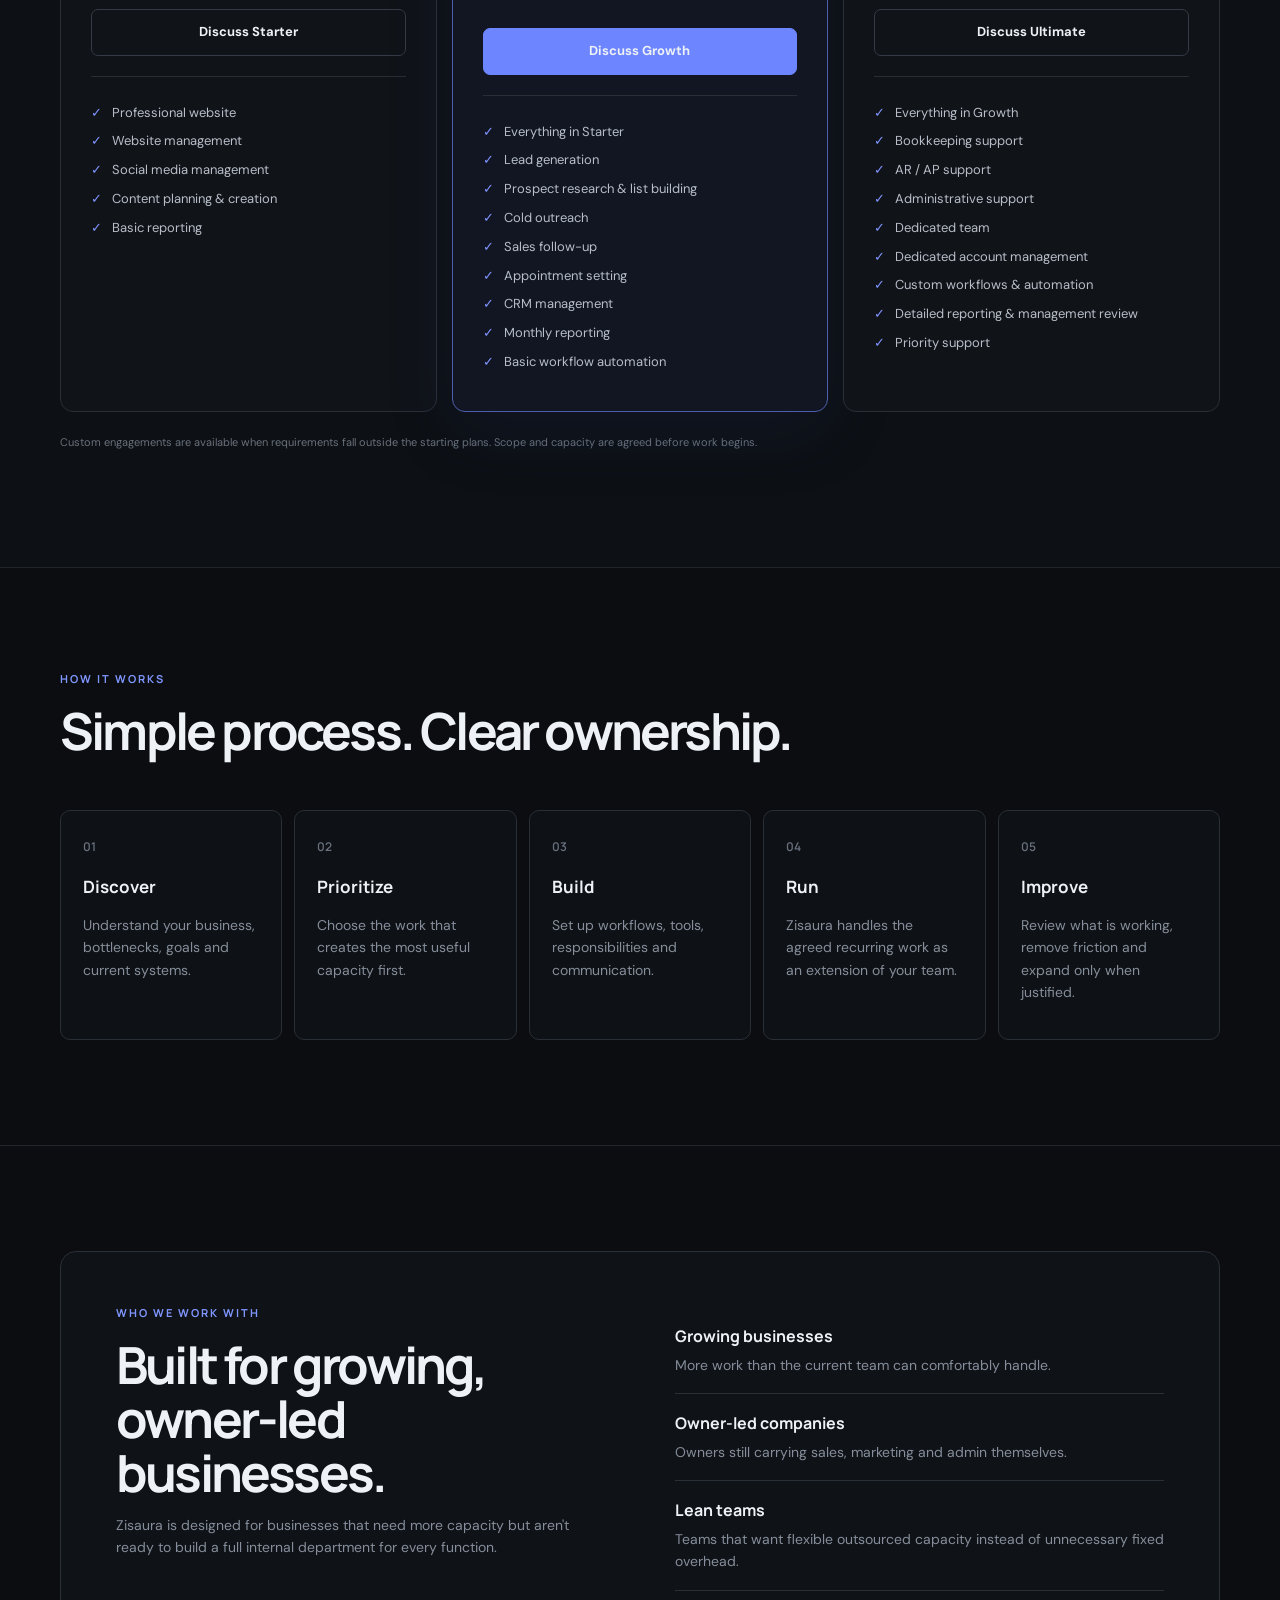
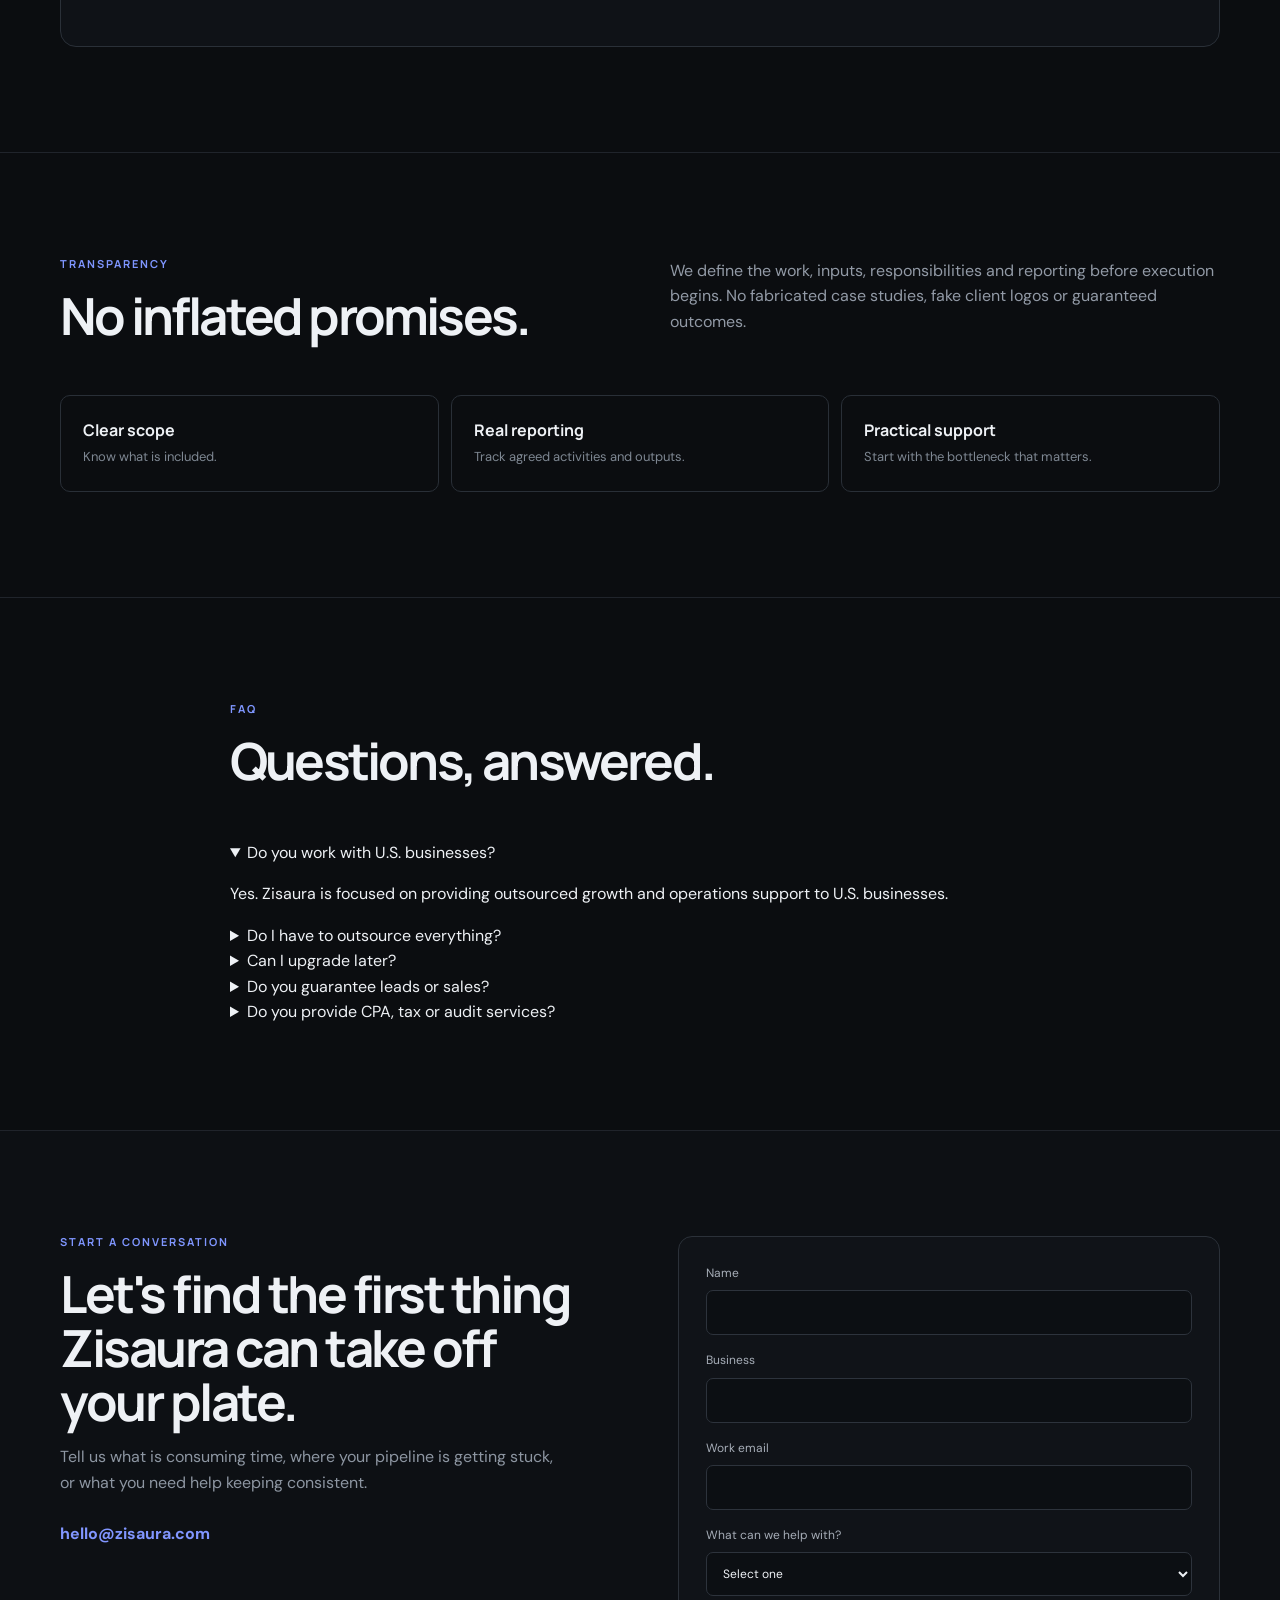
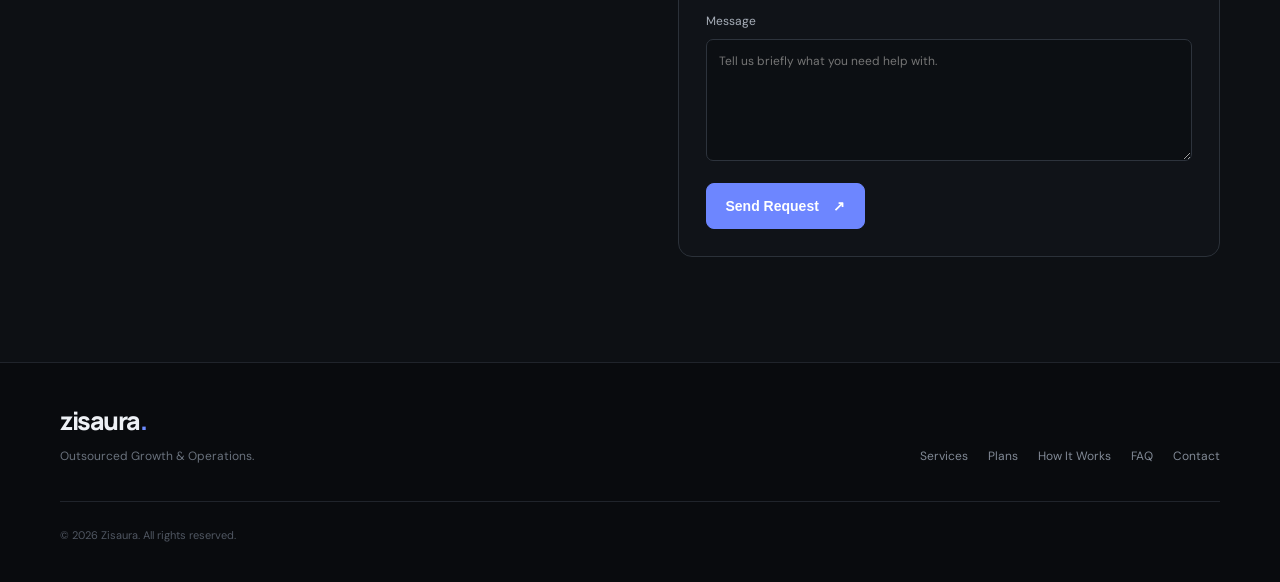
==== commit 6d8daab3: "Fix button placement in contact section" ====
--- a/index.html
+++ b/index.html
@@ -76,14 +76,13 @@
 </div></section>
 
 <section id="contact" class="section contact"><div class="container contact-grid"><div><div class="eyebrow">START A CONVERSATION</div><h2>Let's find the first thing Zisaura can take off your plate.</h2><p>Tell us what is consuming time, where your pipeline is getting stuck, or what you need help keeping consistent.</p><div class="contact-email">hello@zisaura.com</div></div>
-<form id="contactForm" class="contact-form"><label>Name<input name="name" required></label><label>Business<input name="business" required></label><label>Work email<input type="email" name="email" required></label>
+<form id="contactForm" class="contact-form" action="https://formspree.io/f/mqpabpep" method="POST"><label>Name<input name="name" required></label><label>Business<input name="business" required></label><label>Work email<input type="email" name="email" required></label>
 <label>What can we help with?<select name="interest" required><option value="">Select one</option><option>Lead Generation</option><option>Sales Development</option><option>Social Media Marketing</option><option>Accounting & Back Office</option><option>Starter Plan</option><option>Growth Plan</option><option>Ultimate Plan</option><option>Not sure yet</option></select></label>
 <label>Message<textarea name="message" rows="5" placeholder="Tell us briefly what you need help with."></textarea></label>
-<button class="button button-primary" type="submit">Send Request <span>↗</span></button><p class="form-note">Connect this form to a real form/CRM service before launch. Until then, submissions are not stored.</p><p id="formStatus" class="form-status"></p></form>
-</div></section>
+<button class="button button-primary" type="submit">Send Request <span>↗</span></button></div></section>
 </main>
 
 <footer class="footer"><div class="container footer-wrap"><div><a class="logo" href="#top">zisaura<span>.</span></a><p>Outsourced Growth & Operations.</p></div><div class="footer-links"><a href="#services">Services</a><a href="#plans">Plans</a><a href="#process">How It Works</a><a href="#faq">FAQ</a><a href="#contact">Contact</a></div><div class="copyright">© <span id="year"></span> Zisaura. All rights reserved.</div></div></footer>
 <script src="script.js"></script>
 </body>
-</html>+</html>
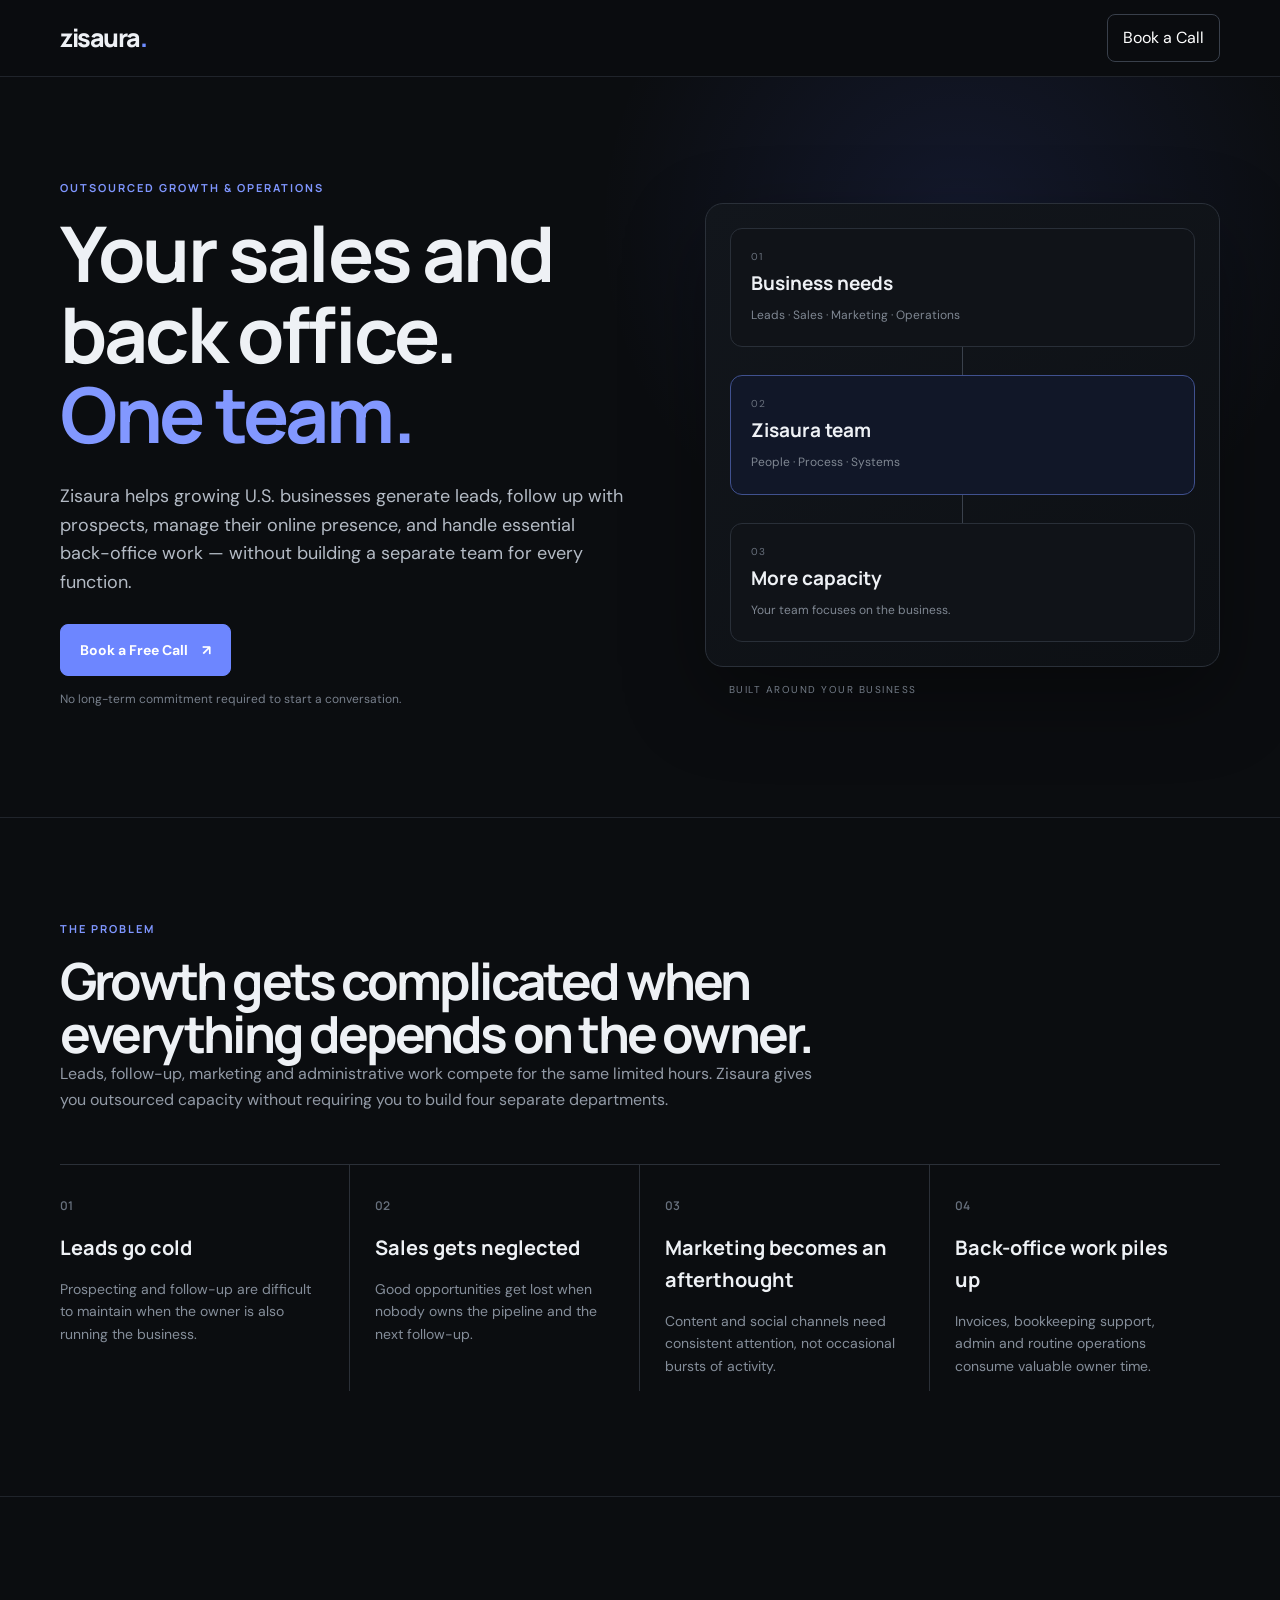
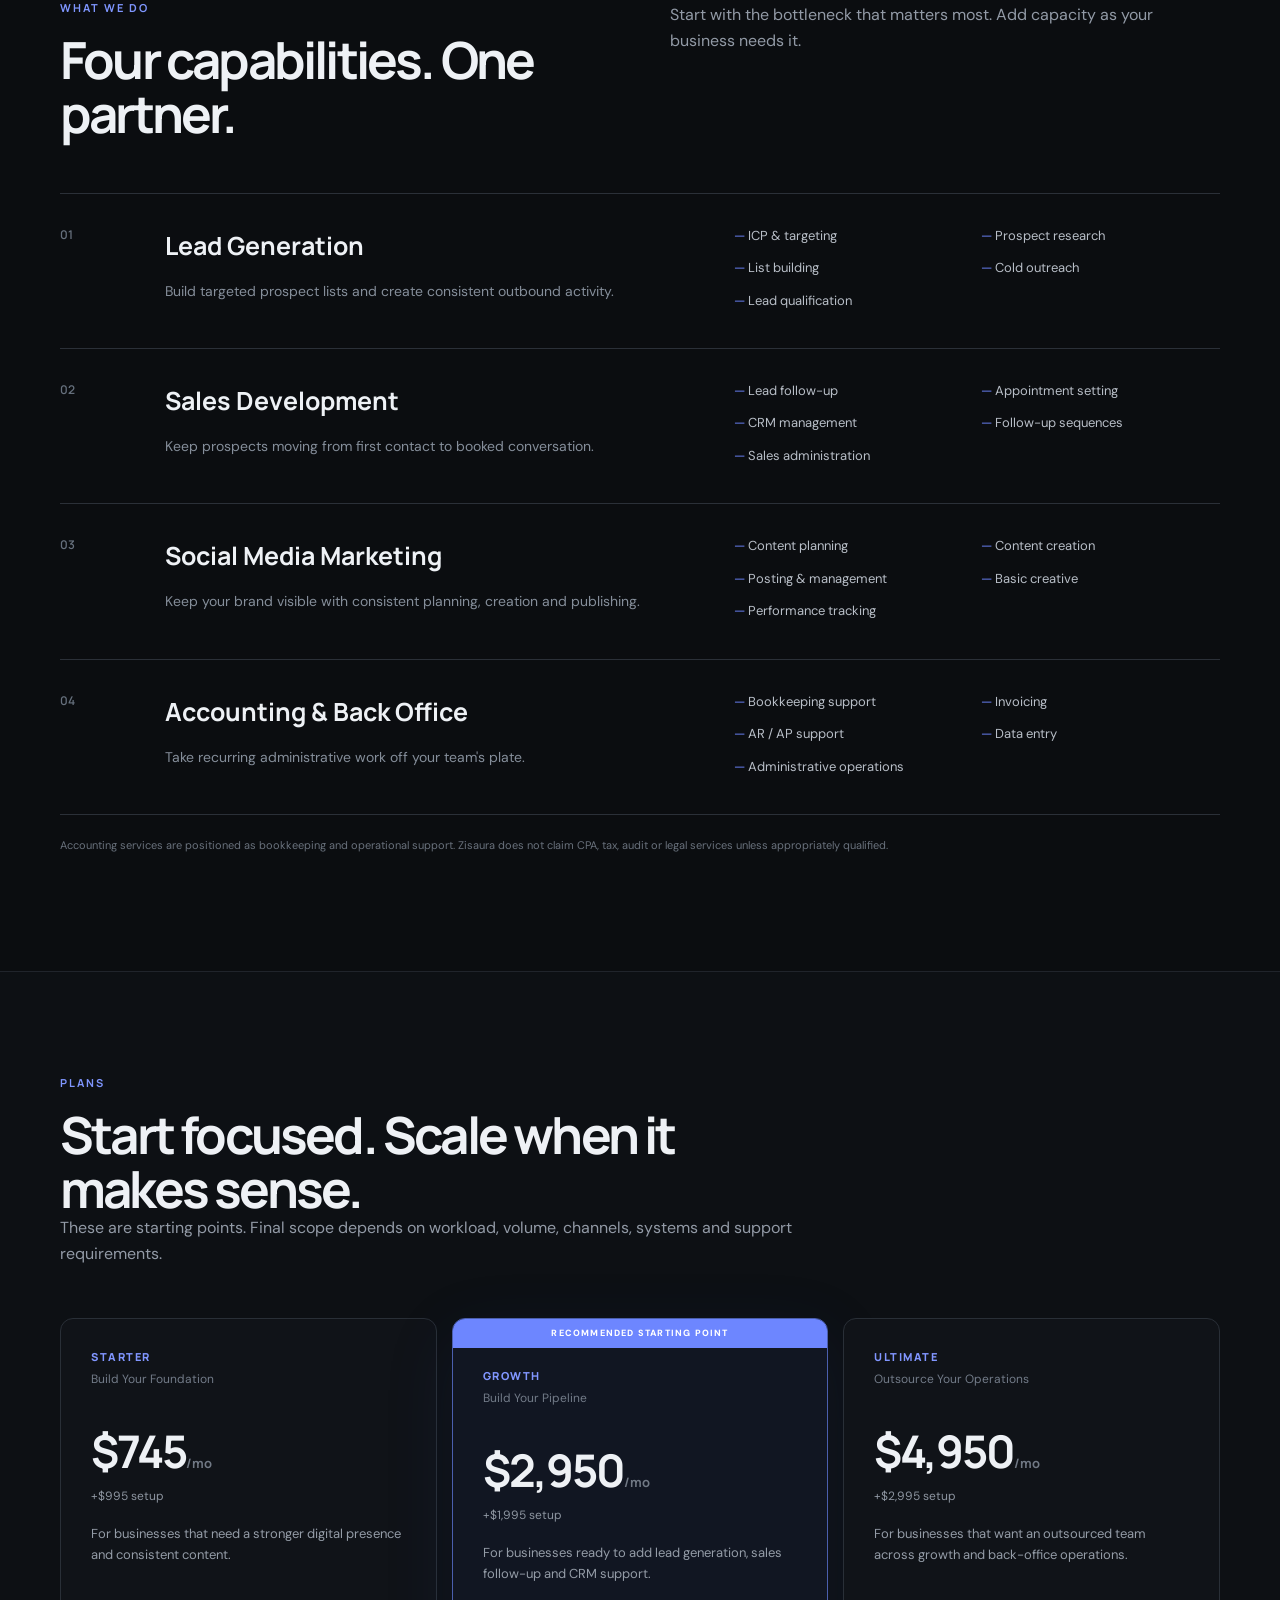
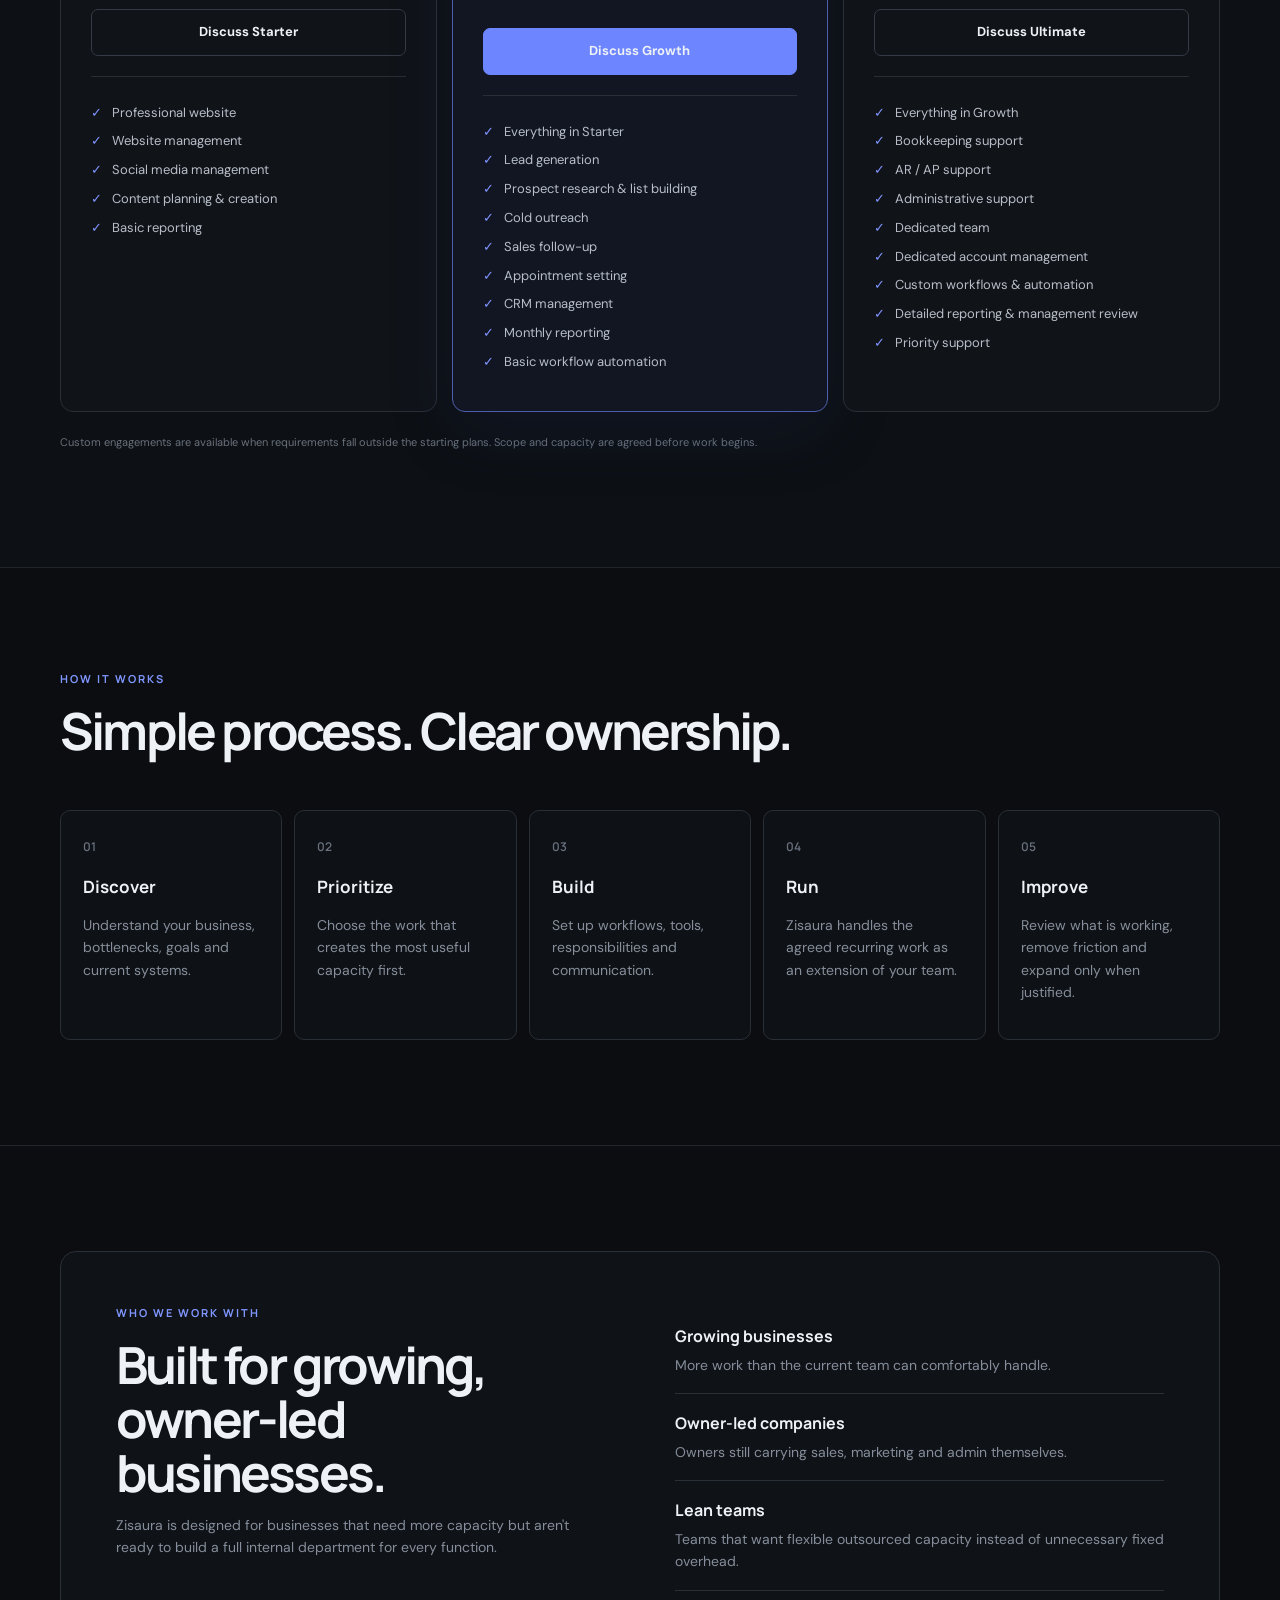
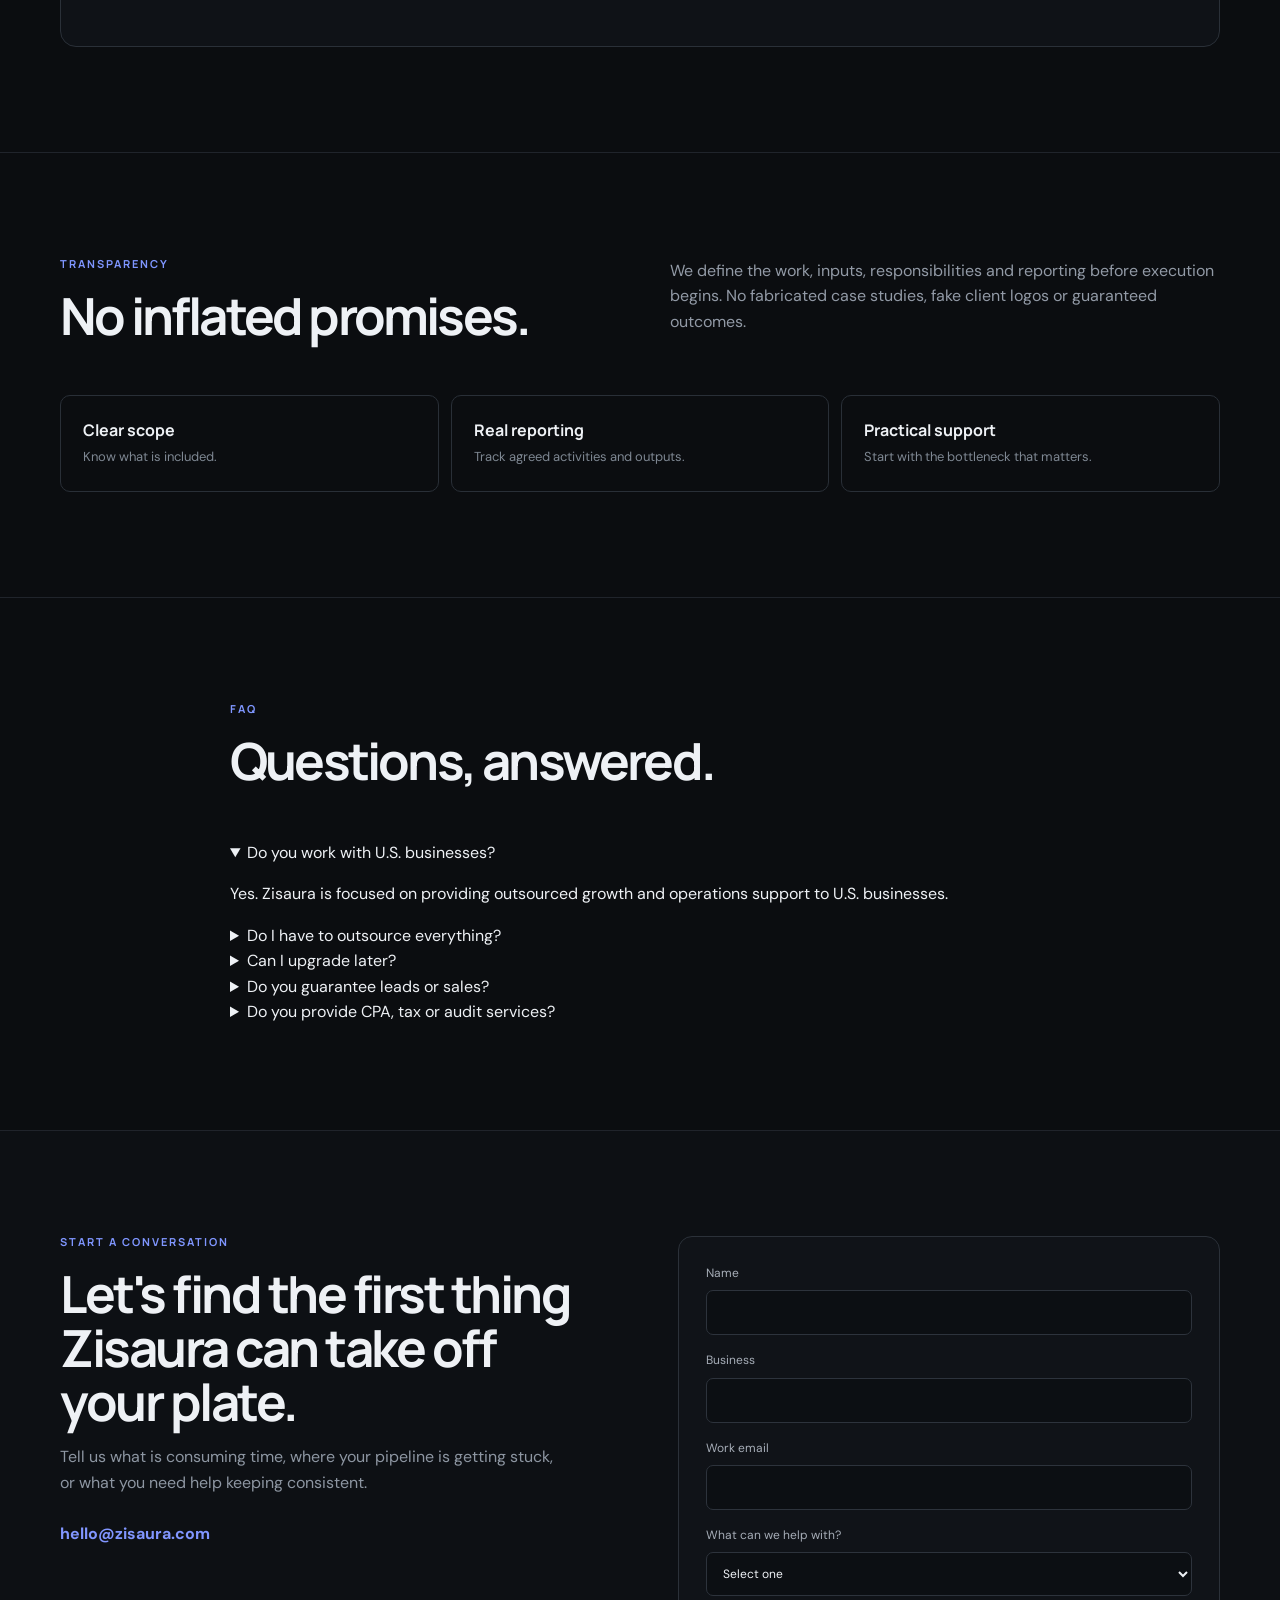
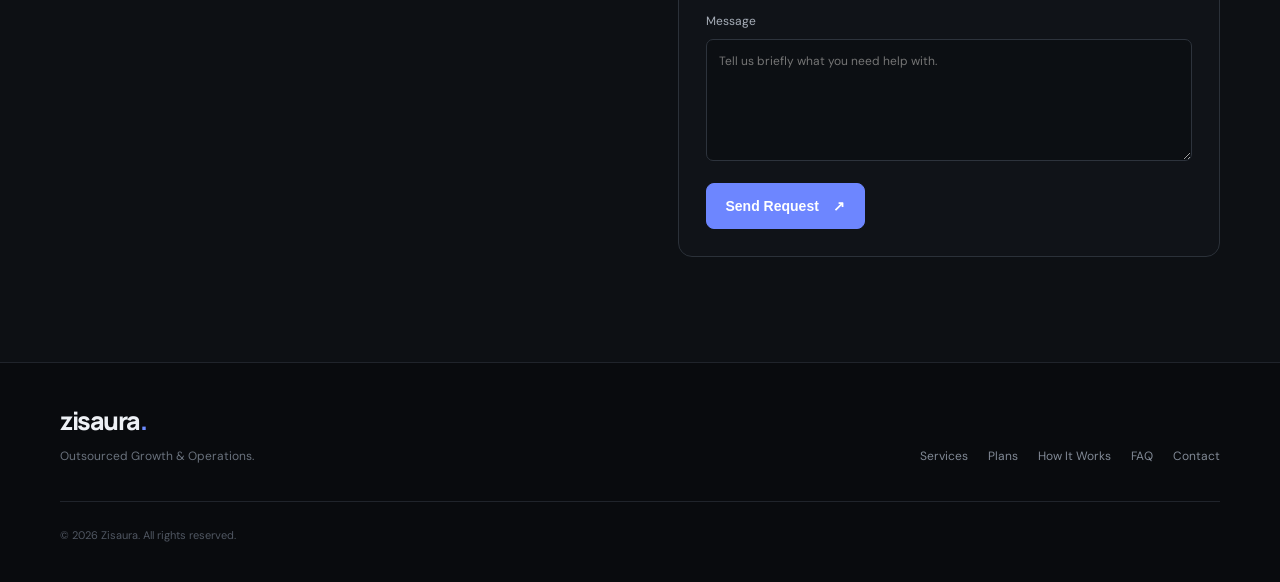
==== commit bc735427: "Update booking link in index.html" ====
--- a/index.html
+++ b/index.html
@@ -14,7 +14,7 @@
 <header class="site-header"><div class="container nav-wrap">
 <a class="logo" href="#top">zisaura<span>.</span></a>
 <button class="menu-toggle" aria-label="Open menu" aria-expanded="false">☰</button>
-<nav class="nav"><a href="#services">Services</a><a href="#plans">Plans</a><a href="#process">How It Works</a><a href="#faq">FAQ</a><a class="nav-cta" href="#contact">Book a Call</a></nav>
+<a class="nav-cta" href="https://calendly.com/abakar36/zisaura-growth-consultation" target="_blank" rel="noopener">Book a Call</a>
 </div></header>
 
 <main id="top">
@@ -22,8 +22,7 @@
 <div><div class="eyebrow">OUTSOURCED GROWTH & OPERATIONS</div>
 <h1>Your sales and back office.<br><em>One team.</em></h1>
 <p class="hero-copy">Zisaura helps growing U.S. businesses generate leads, follow up with prospects, manage their online presence, and handle essential back-office work — without building a separate team for every function.</p>
-<div class="hero-actions"><a class="button button-primary" href="#contact">Book a Free Call <span>↗</span></a><a class="button button-secondary" href="#services">Explore Services</a></div>
-<p class="microcopy">No long-term commitment required to start a conversation.</p></div>
+<a class="button button-primary" href="https://calendly.com/abakar36/zisaura-growth-consultation" target="_blank" rel="noopener">Book a Free Call <span>↗</span></a><p class="microcopy">No long-term commitment required to start a conversation.</p></div>
 <div class="hero-visual"><div class="flow-card">
 <div class="flow-node"><small>01</small><strong>Business needs</strong><span>Leads · Sales · Marketing · Operations</span></div><div class="flow-line"></div>
 <div class="flow-node accent-node"><small>02</small><strong>Zisaura team</strong><span>People · Process · Systems</span></div><div class="flow-line"></div>
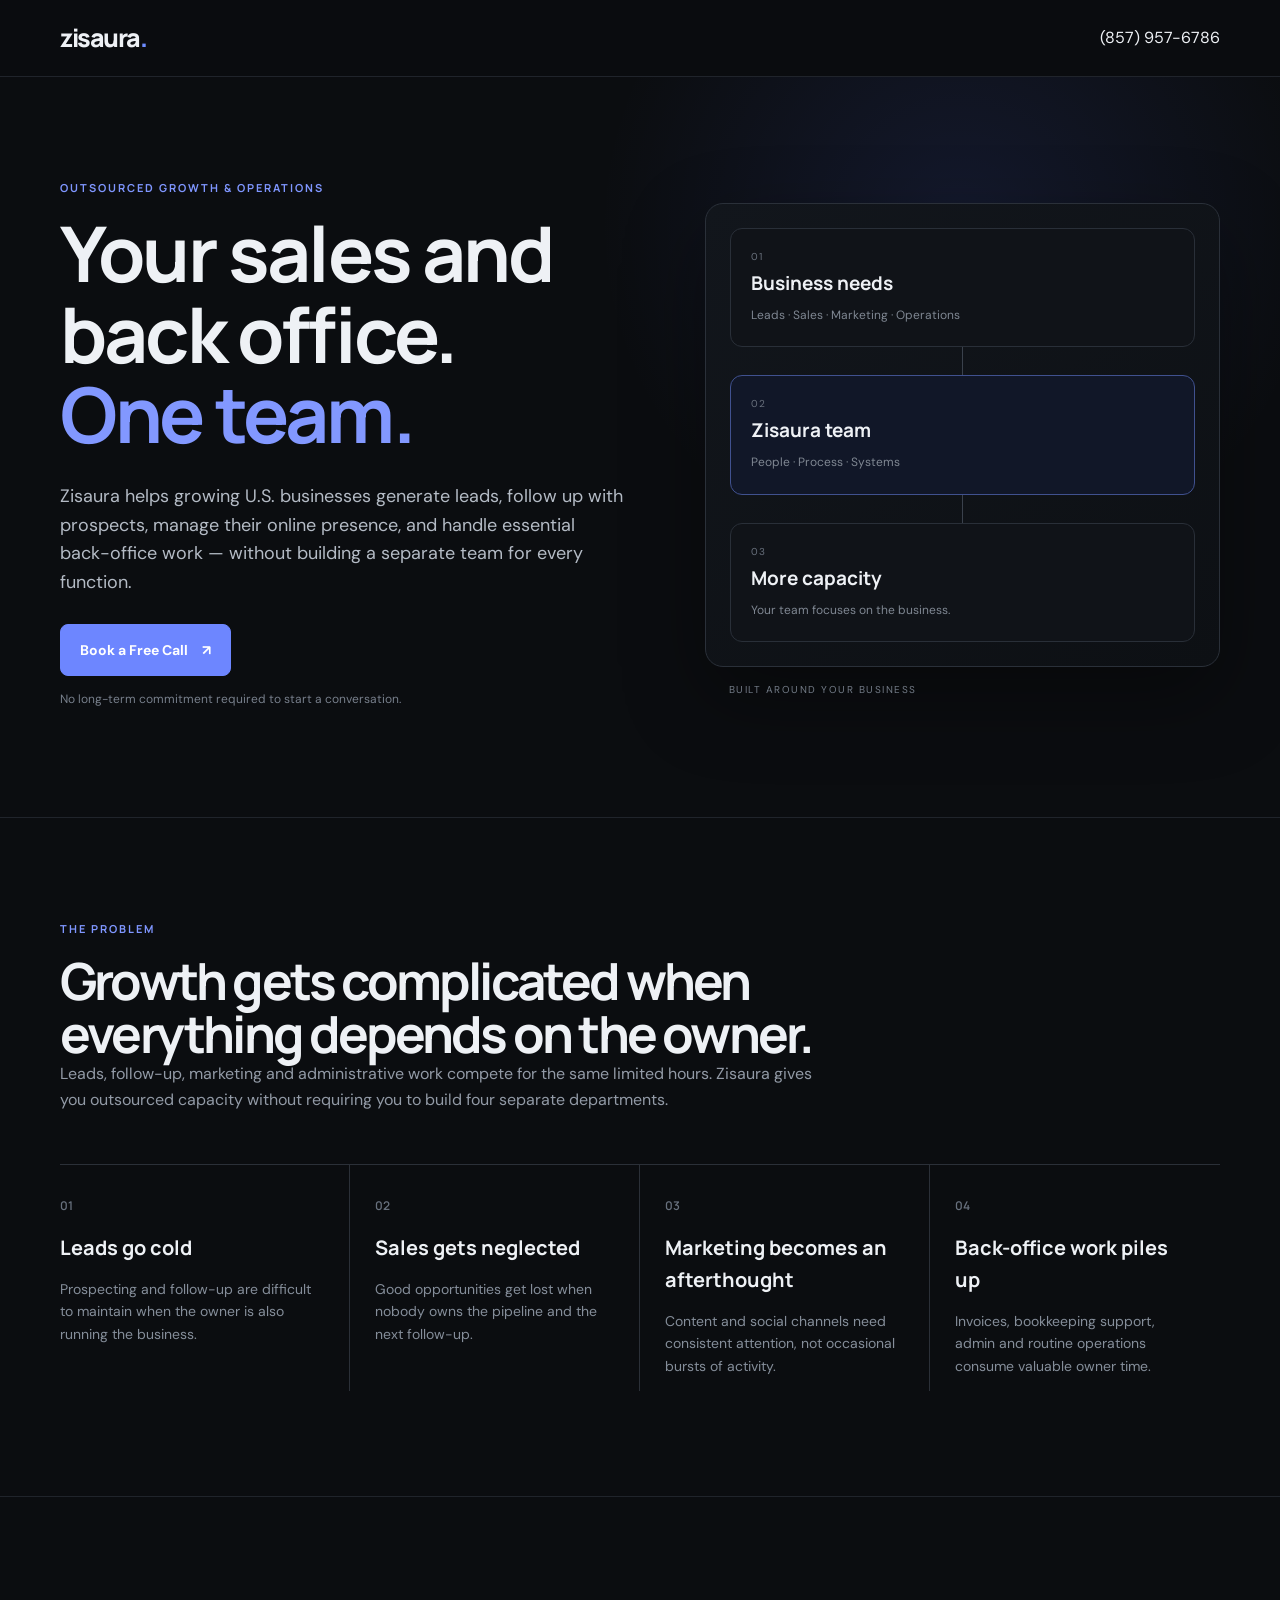
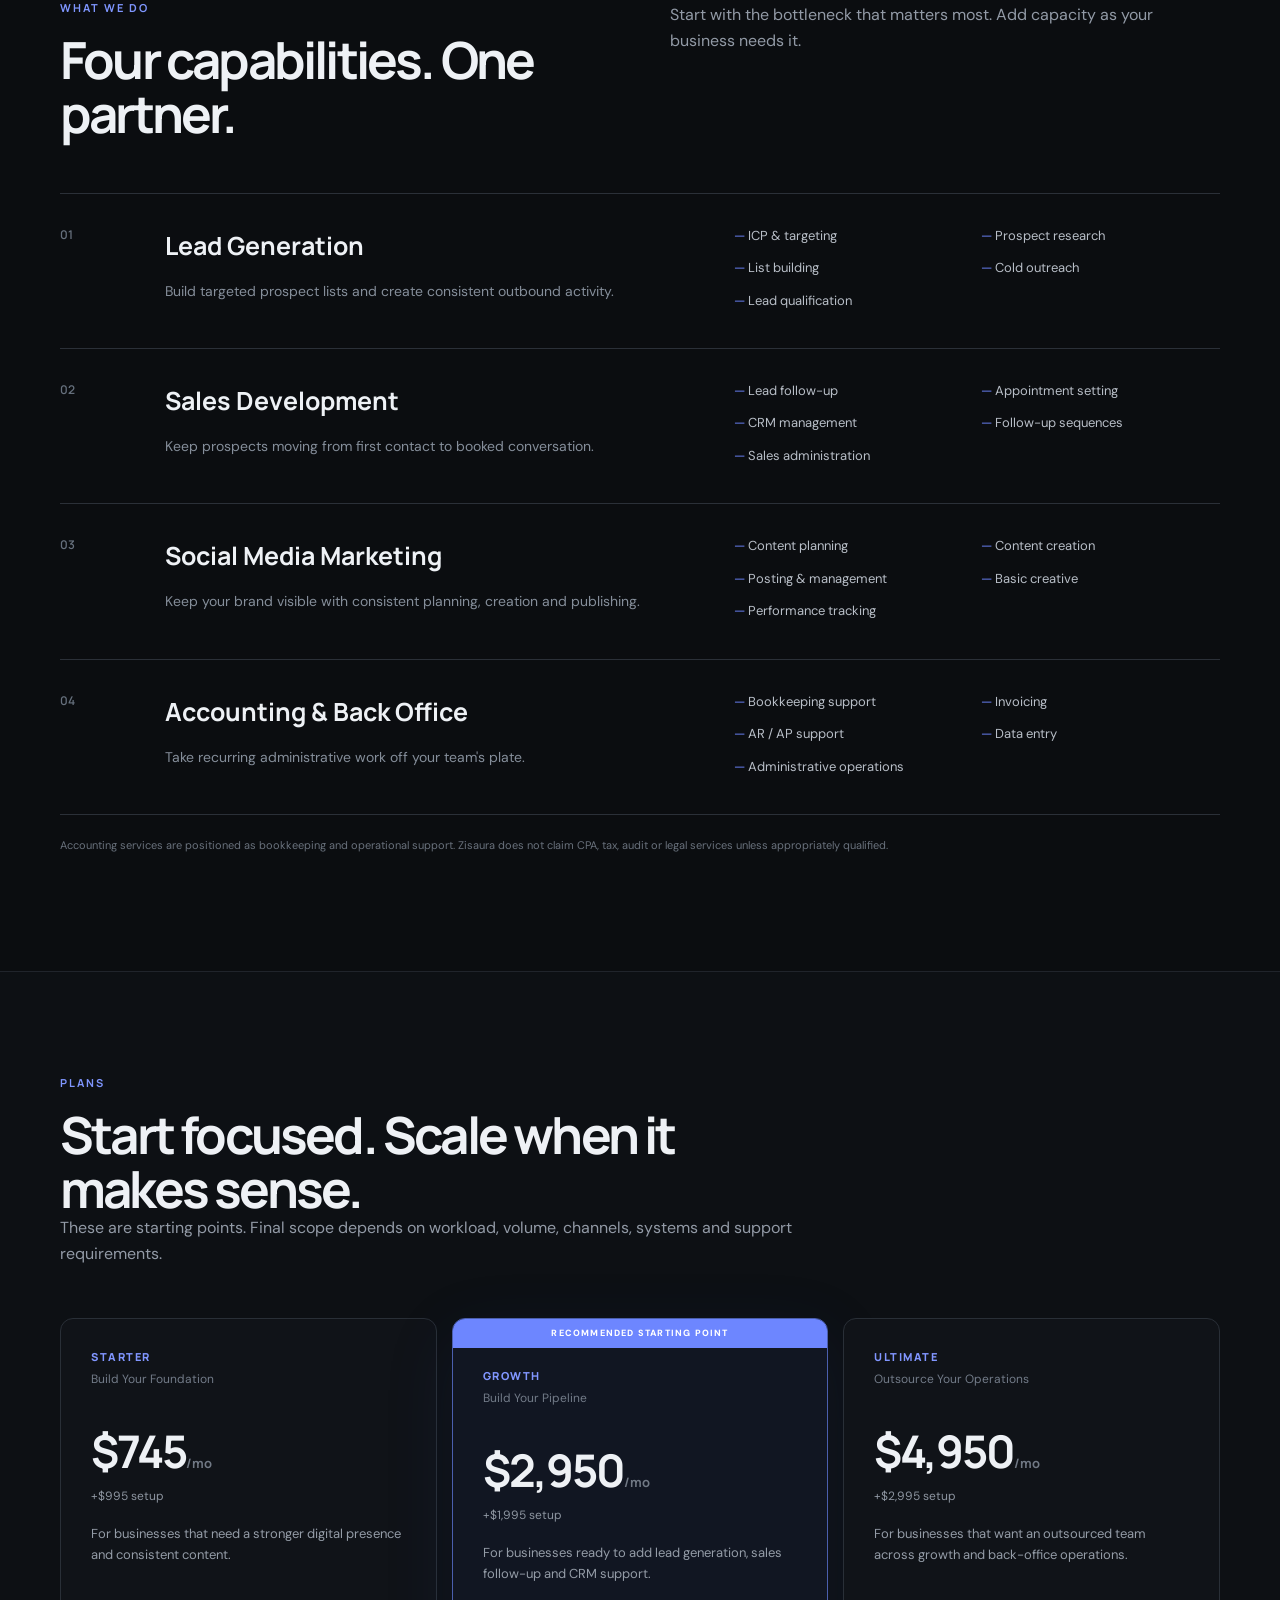
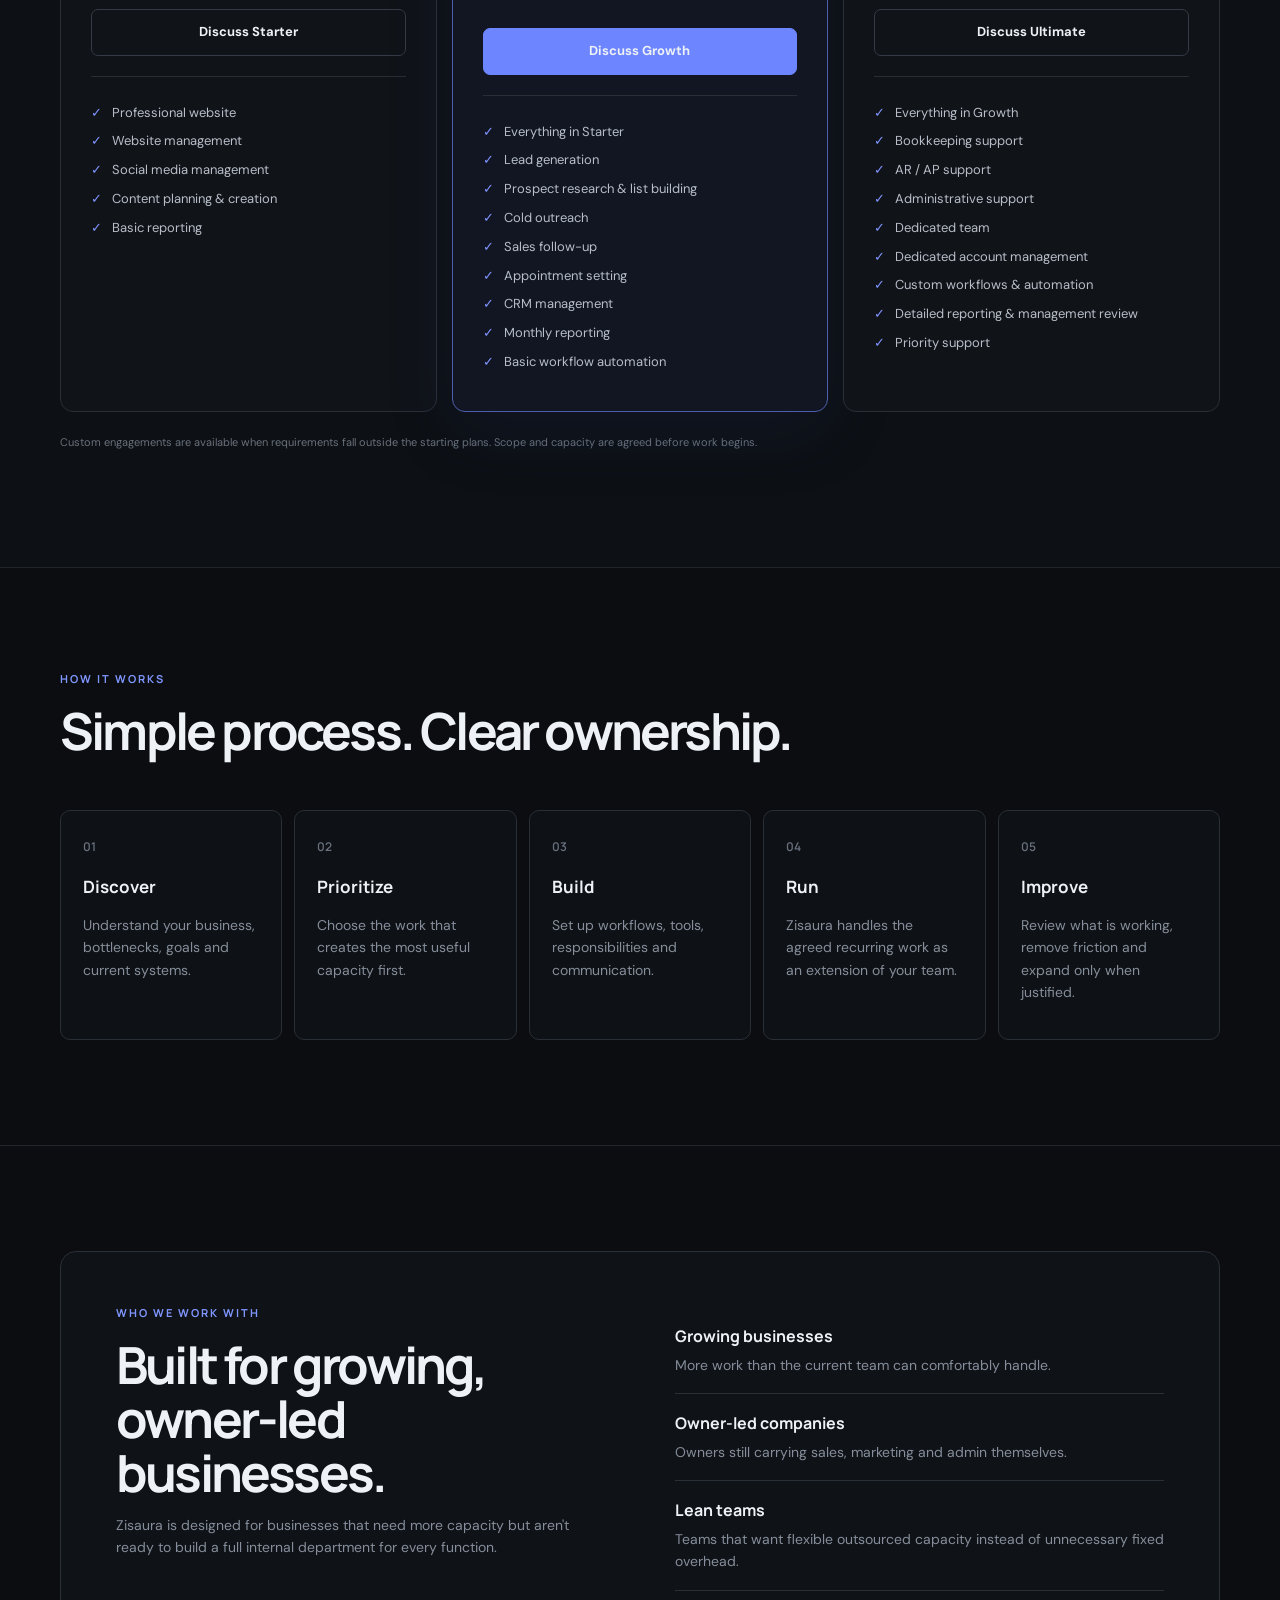
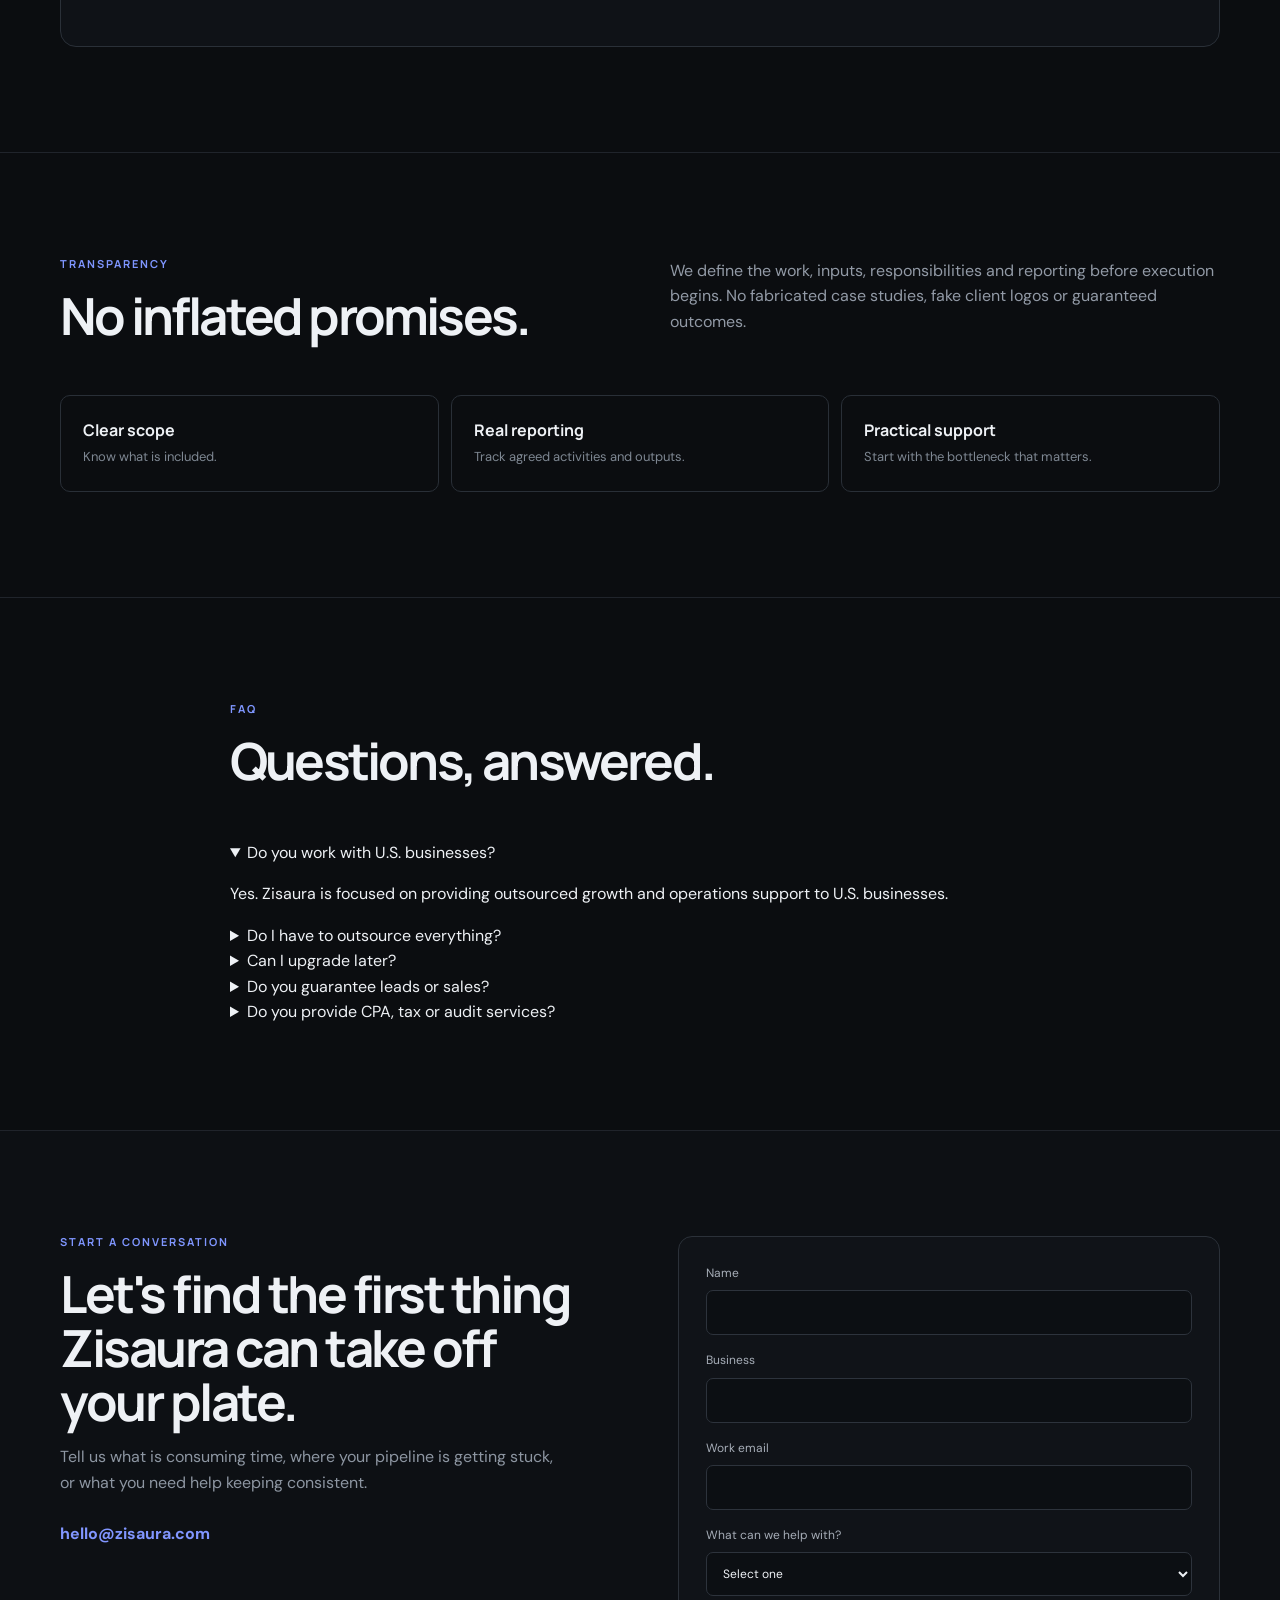
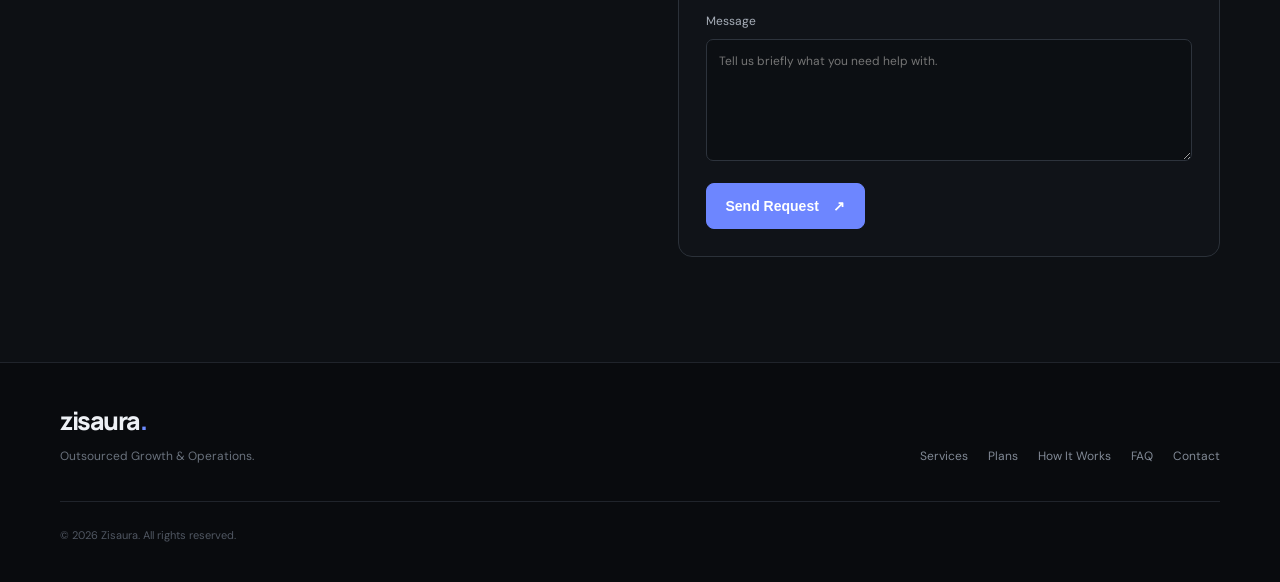
==== commit 40a0c193: "Add phone link to navigation in index.html" ====
--- a/index.html
+++ b/index.html
@@ -6,6 +6,11 @@
 <meta name="description" content="Zisaura helps growing U.S. businesses with lead generation, sales follow-up, social media marketing, bookkeeping support and back-office operations.">
 <title>Zisaura | Outsourced Sales, Marketing & Back-Office Support</title>
 <link rel="preconnect" href="https://fonts.googleapis.com">
+<link rel="icon" type="image/svg+xml" href="favicon.svg">
+<link rel="icon" type="image/png" sizes="32x32" href="favicon-32x32.png">
+<link rel="icon" type="image/png" sizes="16x16" href="favicon-16x16.png">
+<link rel="apple-touch-icon" href="apple-touch-icon.png">
+<link rel="icon" href="favicon.ico" sizes="any">
 <link rel="preconnect" href="https://fonts.gstatic.com" crossorigin>
 <link href="https://fonts.googleapis.com/css2?family=DM+Sans:wght@400;500;600;700&family=Manrope:wght@500;600;700;800&display=swap" rel="stylesheet">
 <link rel="stylesheet" href="style.css">
@@ -14,7 +19,7 @@
 <header class="site-header"><div class="container nav-wrap">
 <a class="logo" href="#top">zisaura<span>.</span></a>
 <button class="menu-toggle" aria-label="Open menu" aria-expanded="false">☰</button>
-<a class="nav-cta" href="https://calendly.com/abakar36/zisaura-growth-consultation" target="_blank" rel="noopener">Book a Call</a>
+<a class="nav-phone" href="tel:+18579576786">(857) 957-6786</a>
 </div></header>
 
 <main id="top">
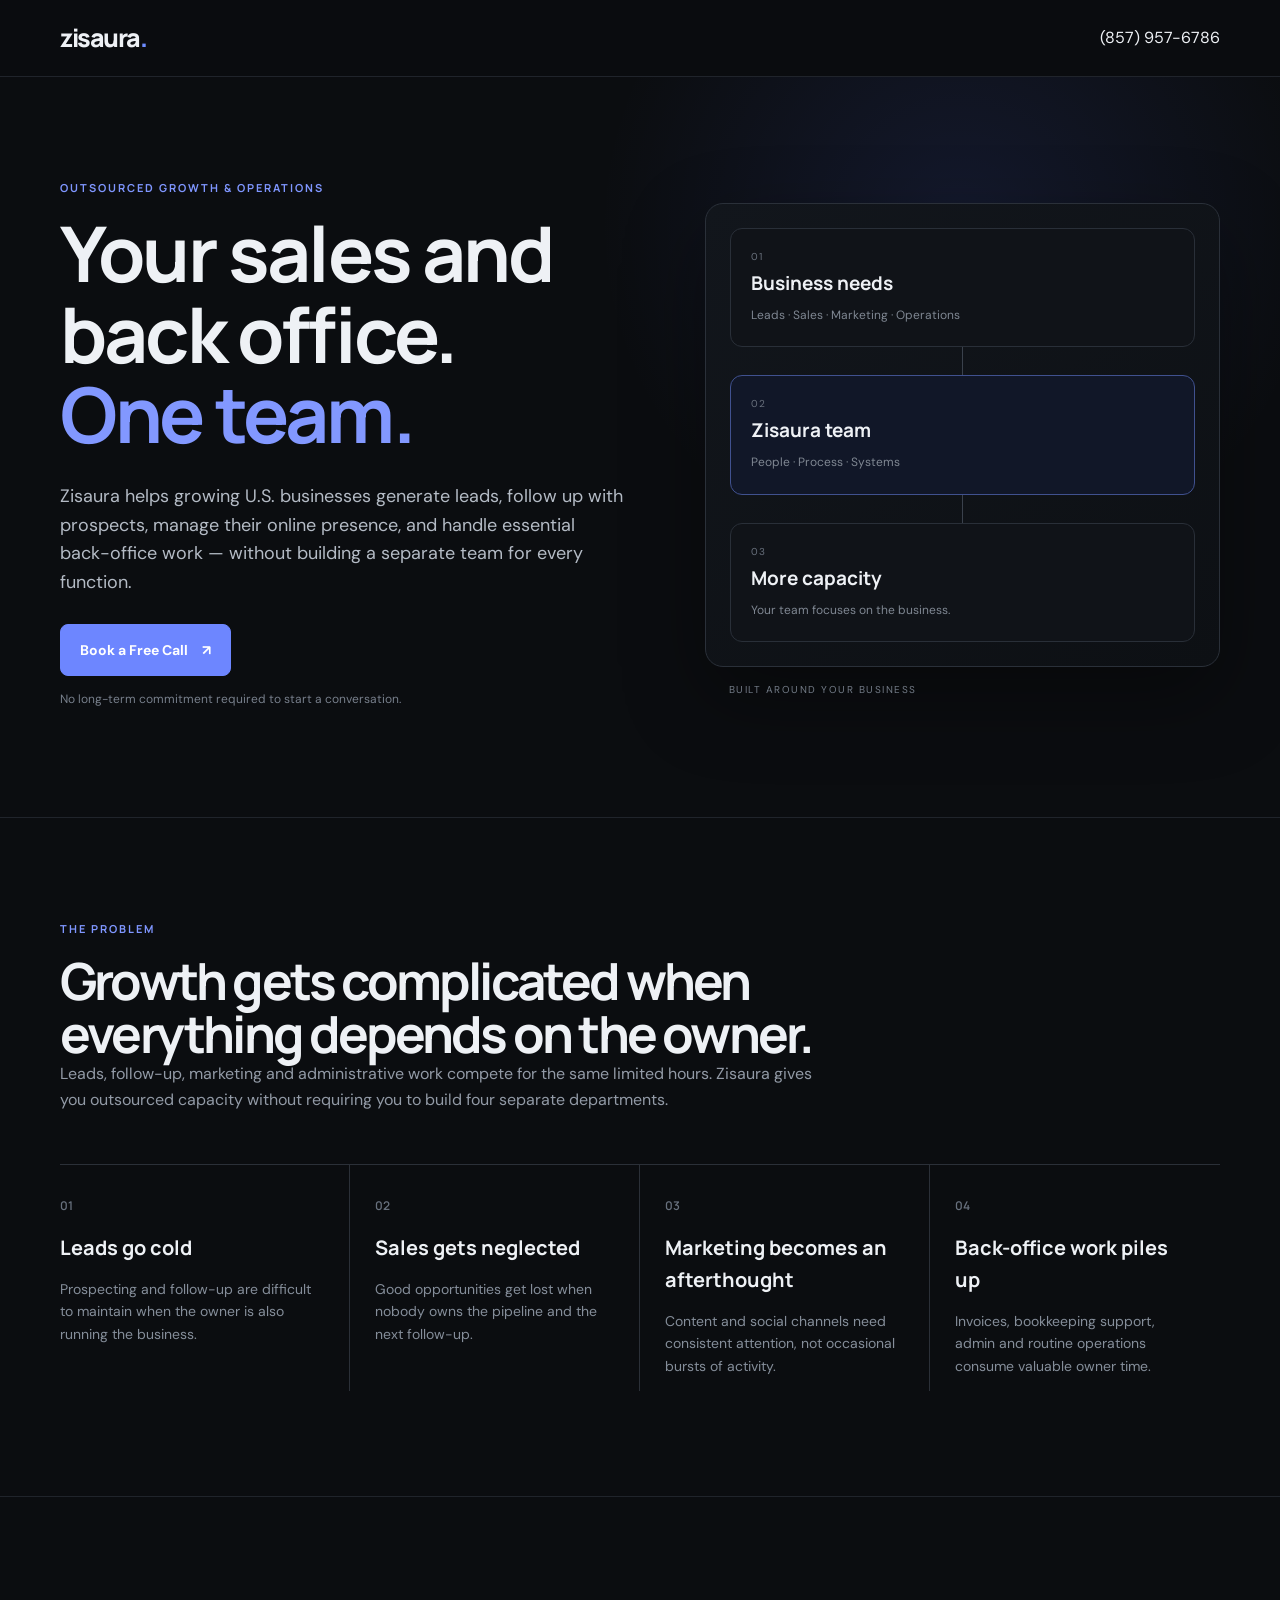
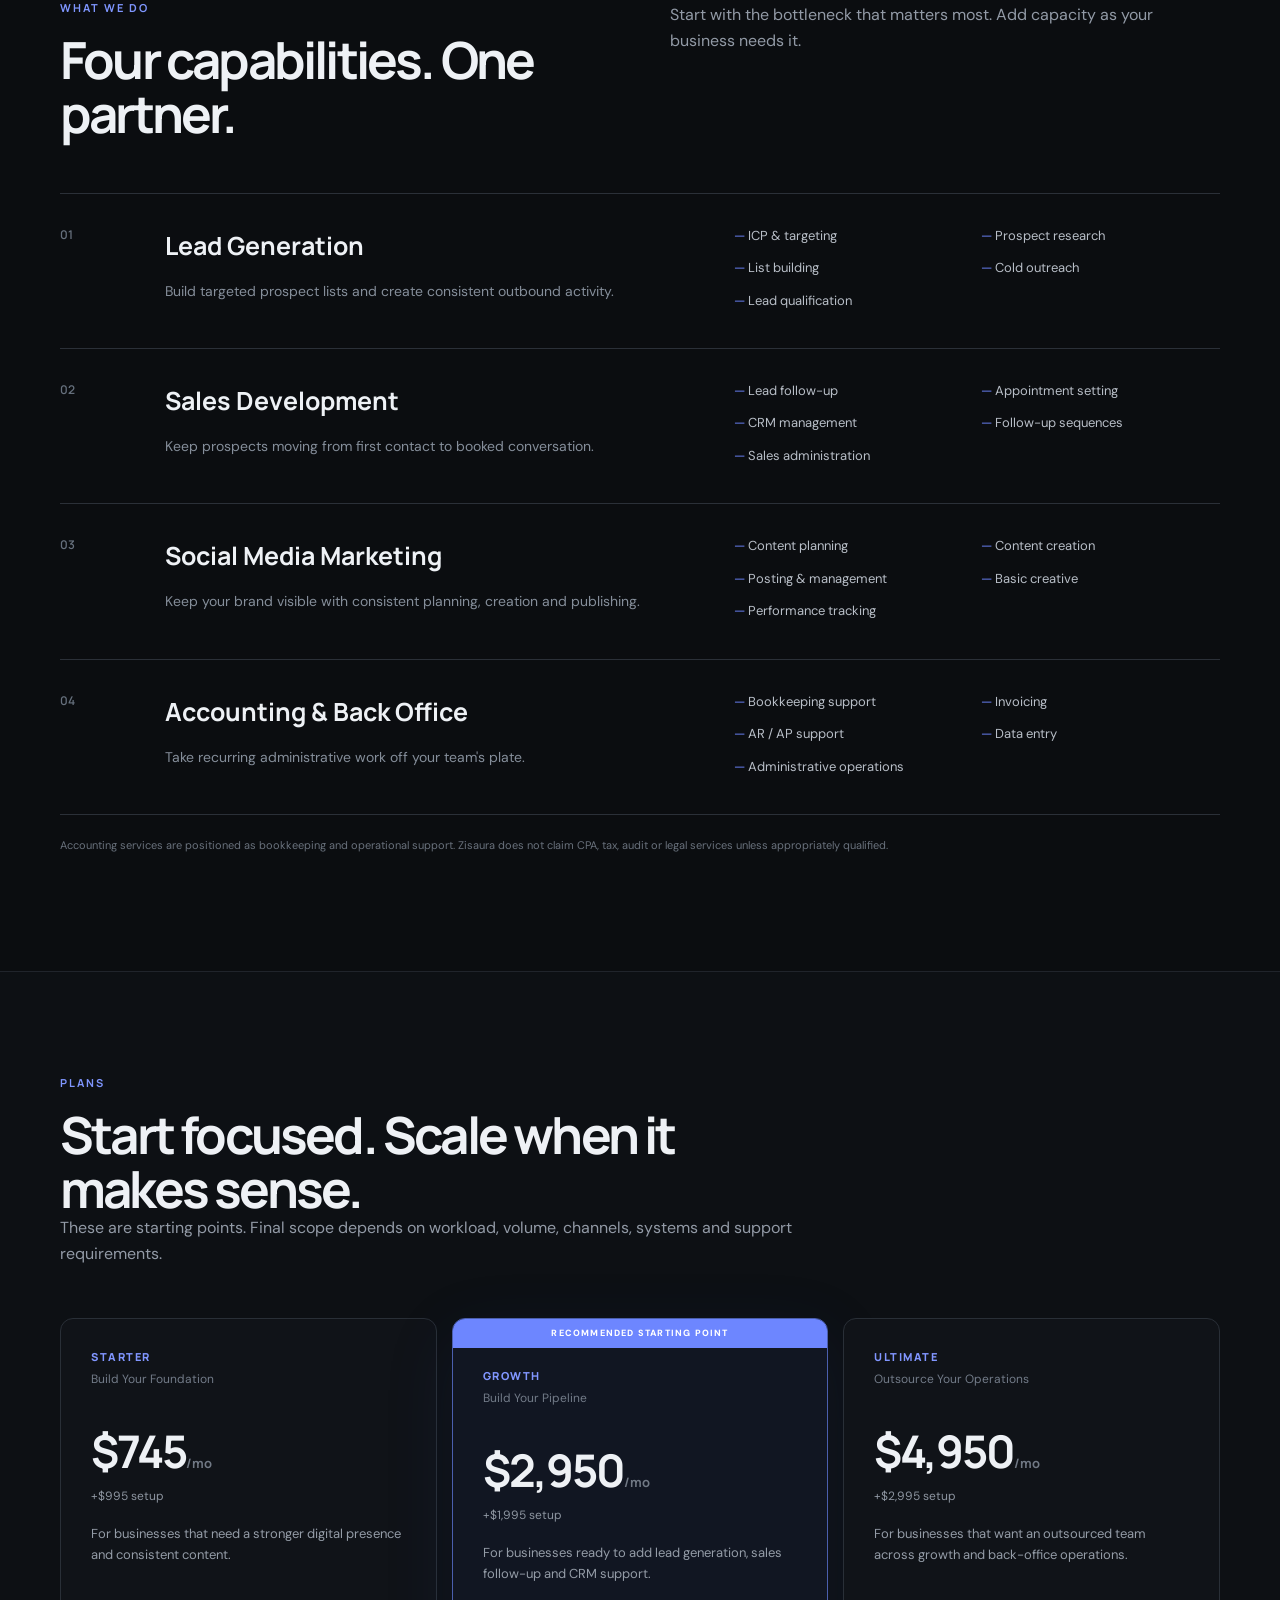
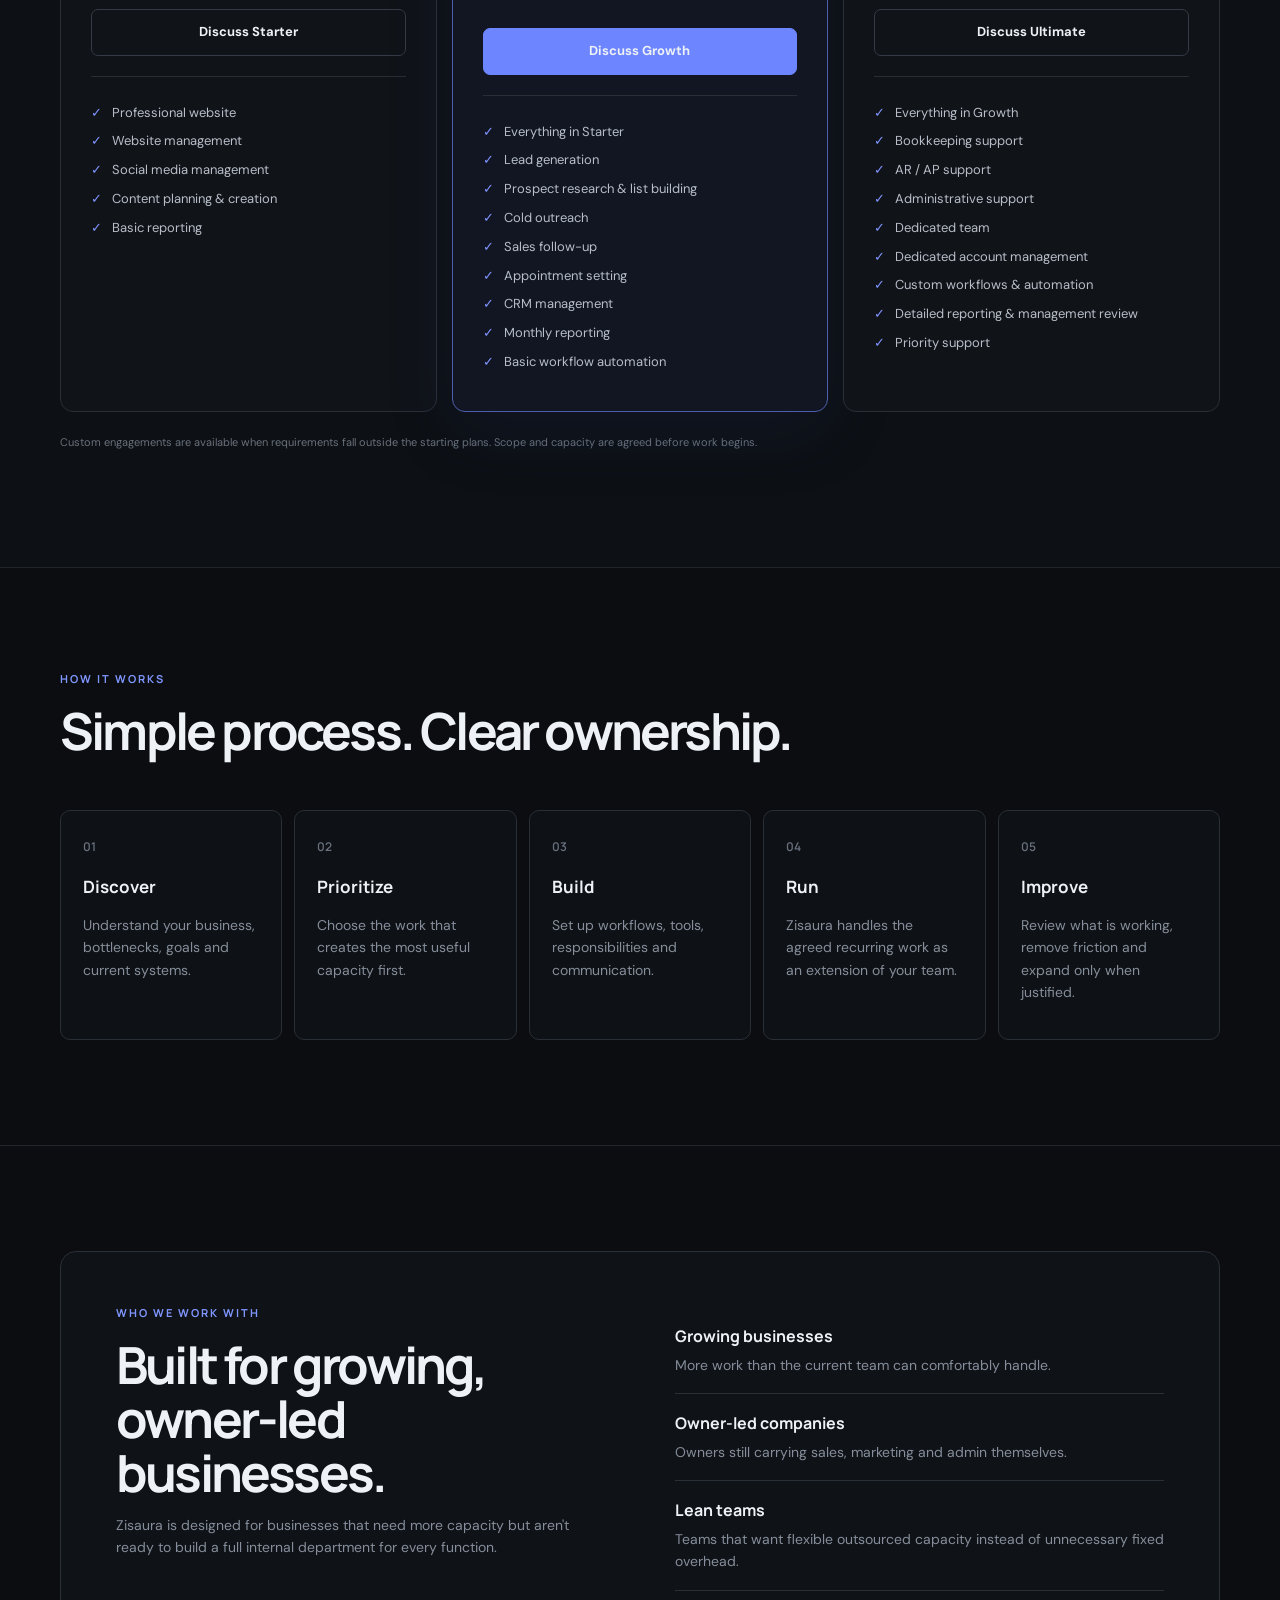
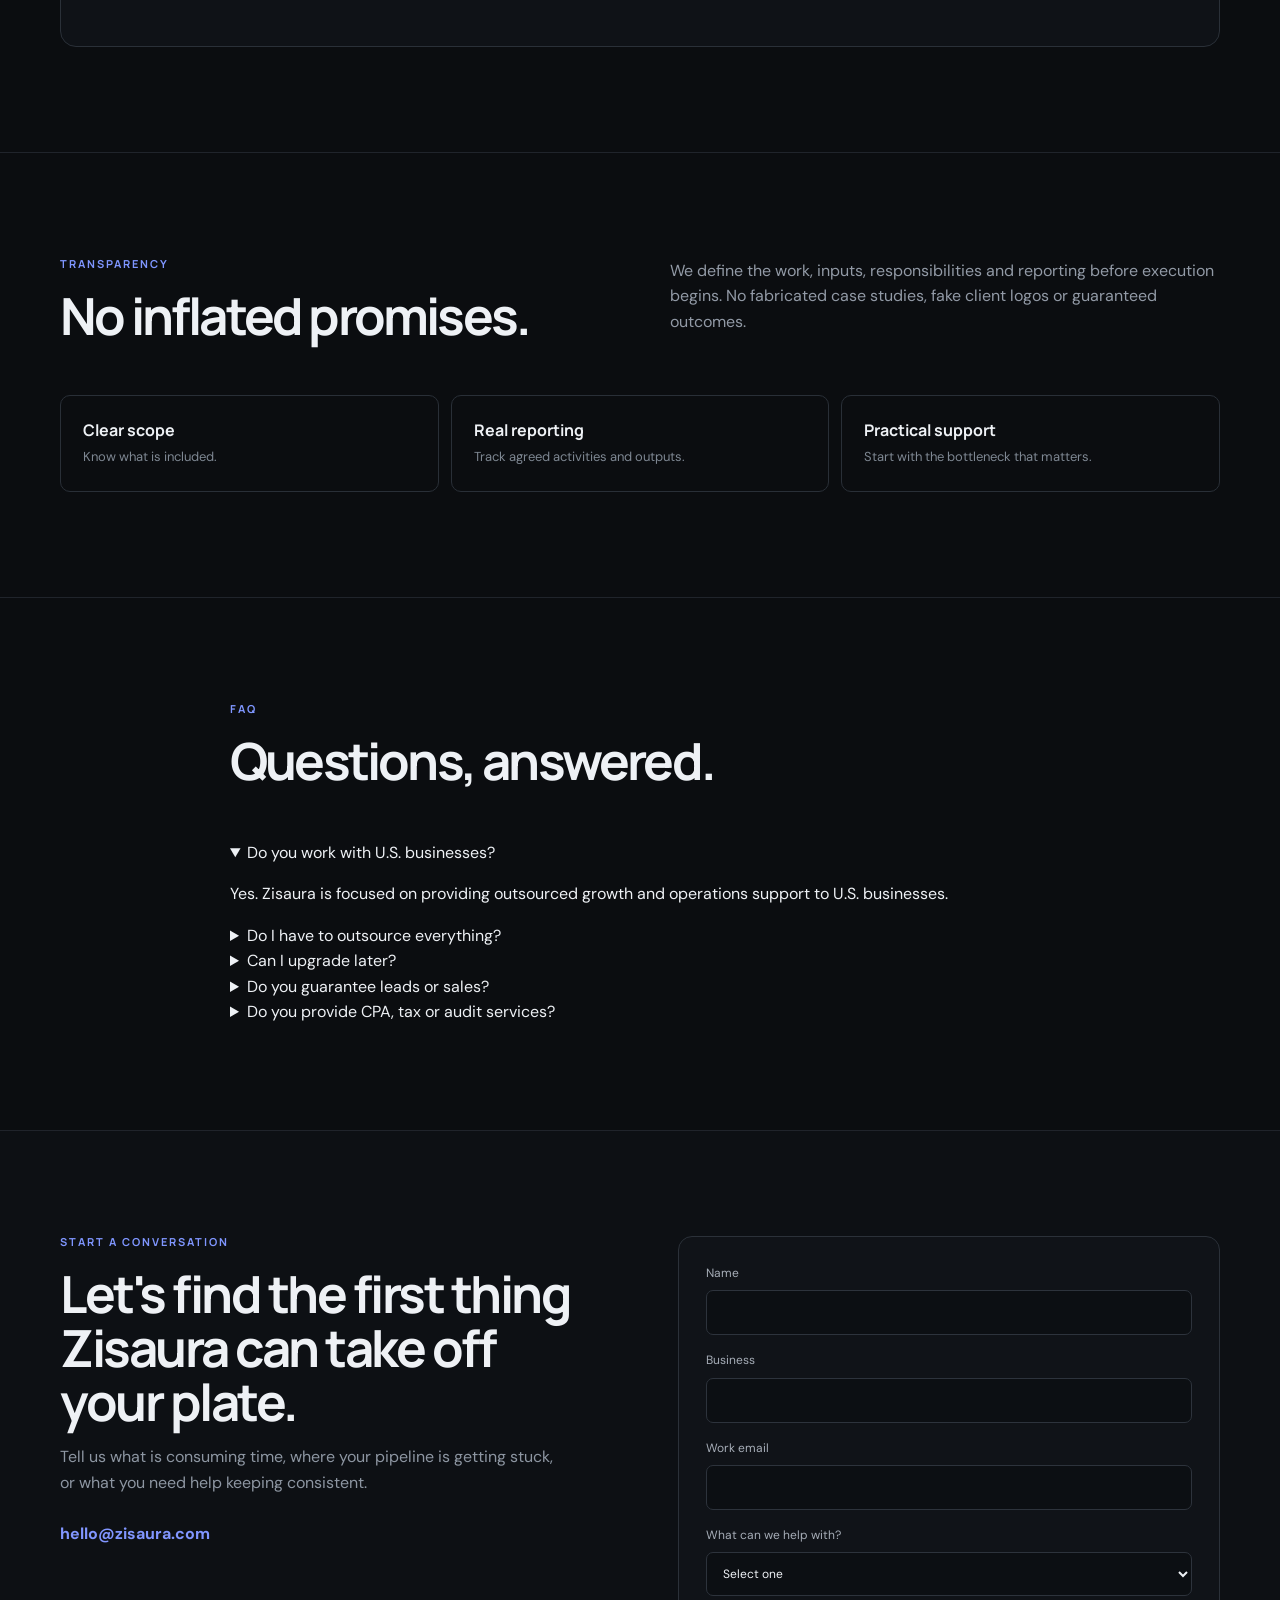
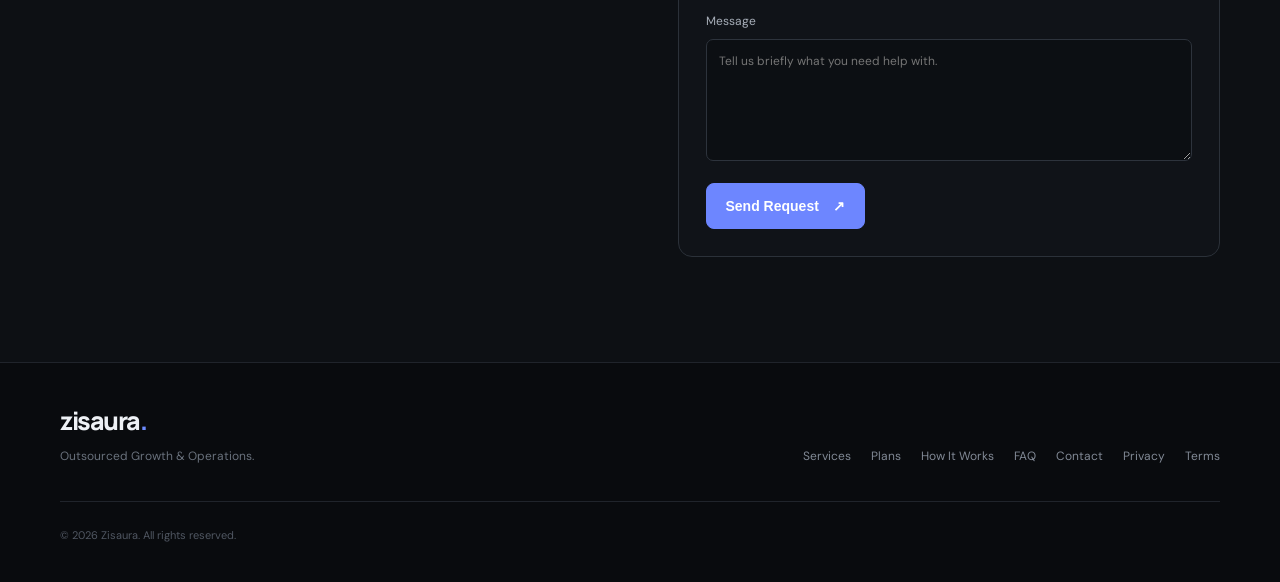
==== commit 463dd6e1: "Update footer with Privacy and Terms links Added links to Privacy and Terms pages in the footer." ====
--- a/index.html
+++ b/index.html
@@ -86,7 +86,7 @@
 <button class="button button-primary" type="submit">Send Request <span>↗</span></button></div></section>
 </main>
 
-<footer class="footer"><div class="container footer-wrap"><div><a class="logo" href="#top">zisaura<span>.</span></a><p>Outsourced Growth & Operations.</p></div><div class="footer-links"><a href="#services">Services</a><a href="#plans">Plans</a><a href="#process">How It Works</a><a href="#faq">FAQ</a><a href="#contact">Contact</a></div><div class="copyright">© <span id="year"></span> Zisaura. All rights reserved.</div></div></footer>
+<footer class="footer"><div class="container footer-wrap"><div><a class="logo" href="#top">zisaura<span>.</span></a><p>Outsourced Growth & Operations.</p></div><div class="footer-links"><a href="#services">Services</a><a href="#plans">Plans</a><a href="#process">How It Works</a><a href="#faq">FAQ</a><a href="#contact">Contact</a><a href="privacy-policy.html">Privacy</a><a href="terms-of-service.html">Terms</a></div><div class="copyright">© <span id="year"></span> Zisaura. All rights reserved.</div></div></footer>
 <script src="script.js"></script>
 </body>
 </html>
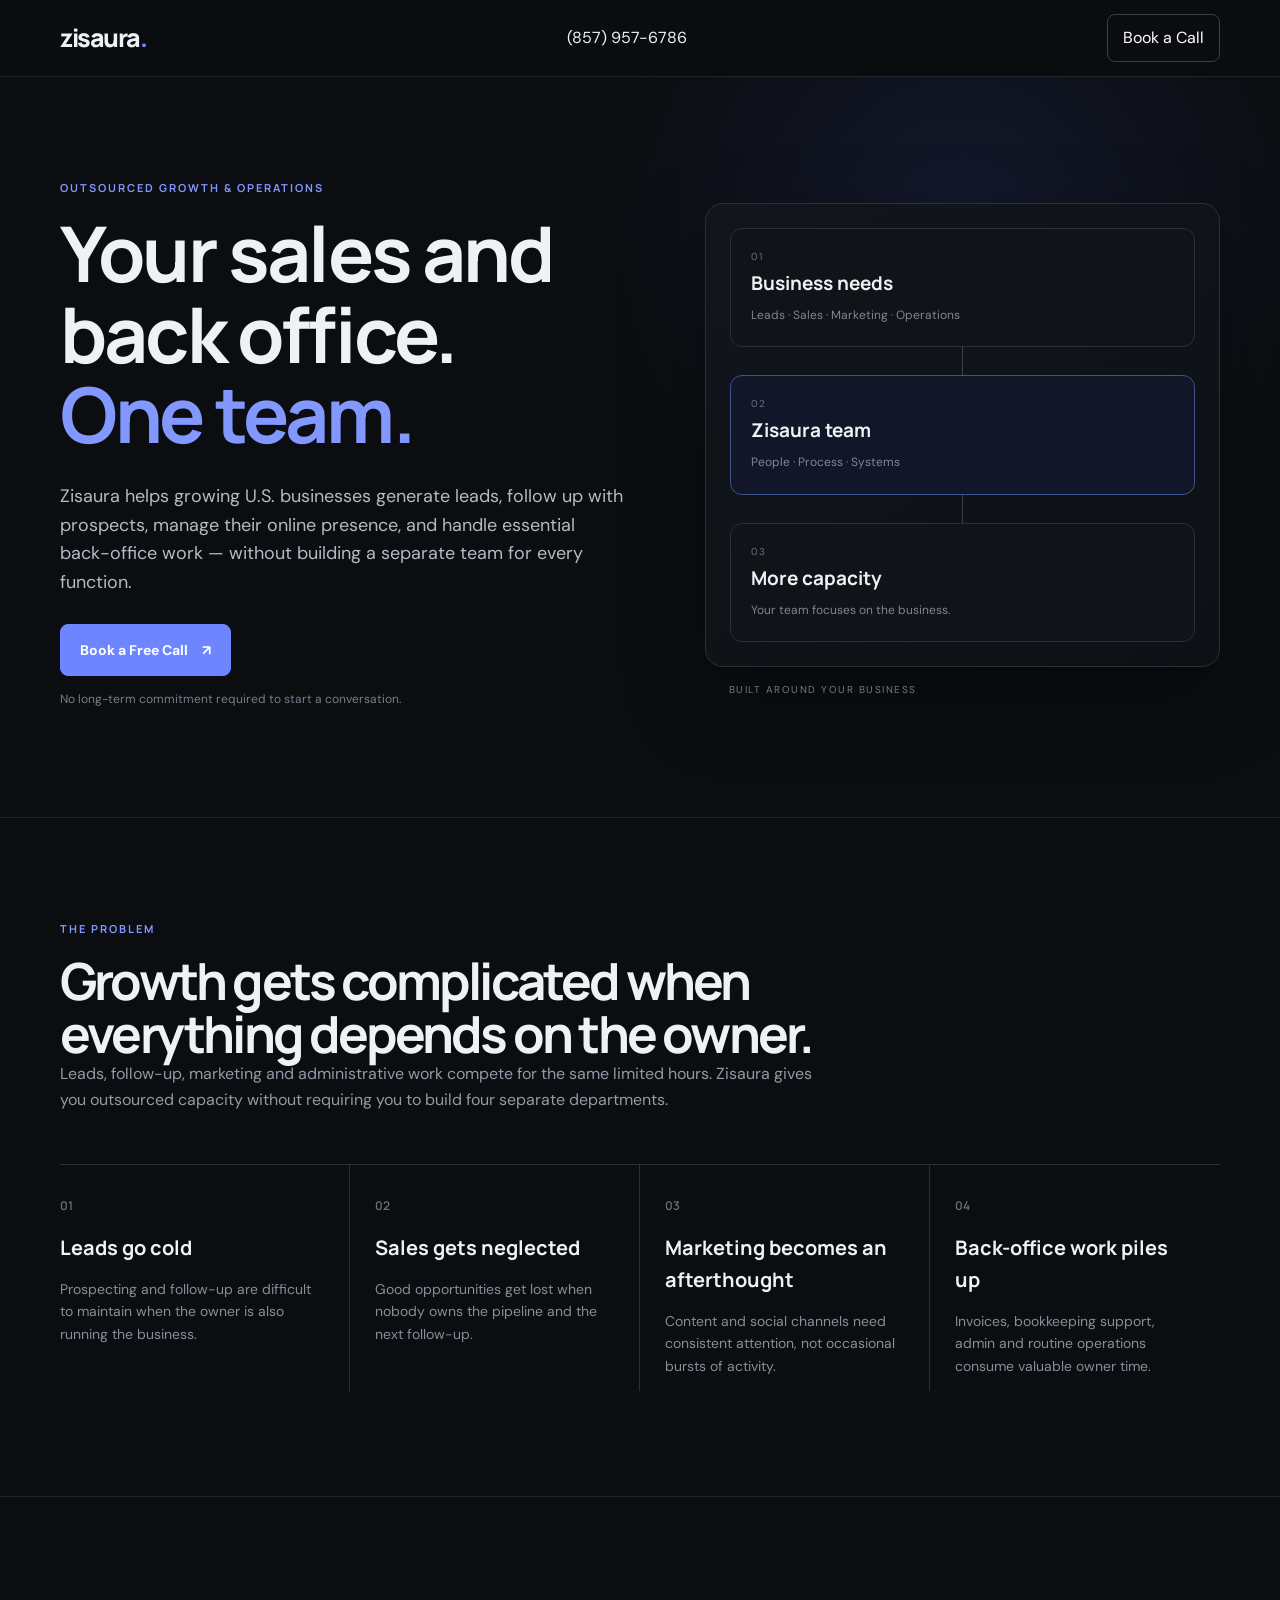
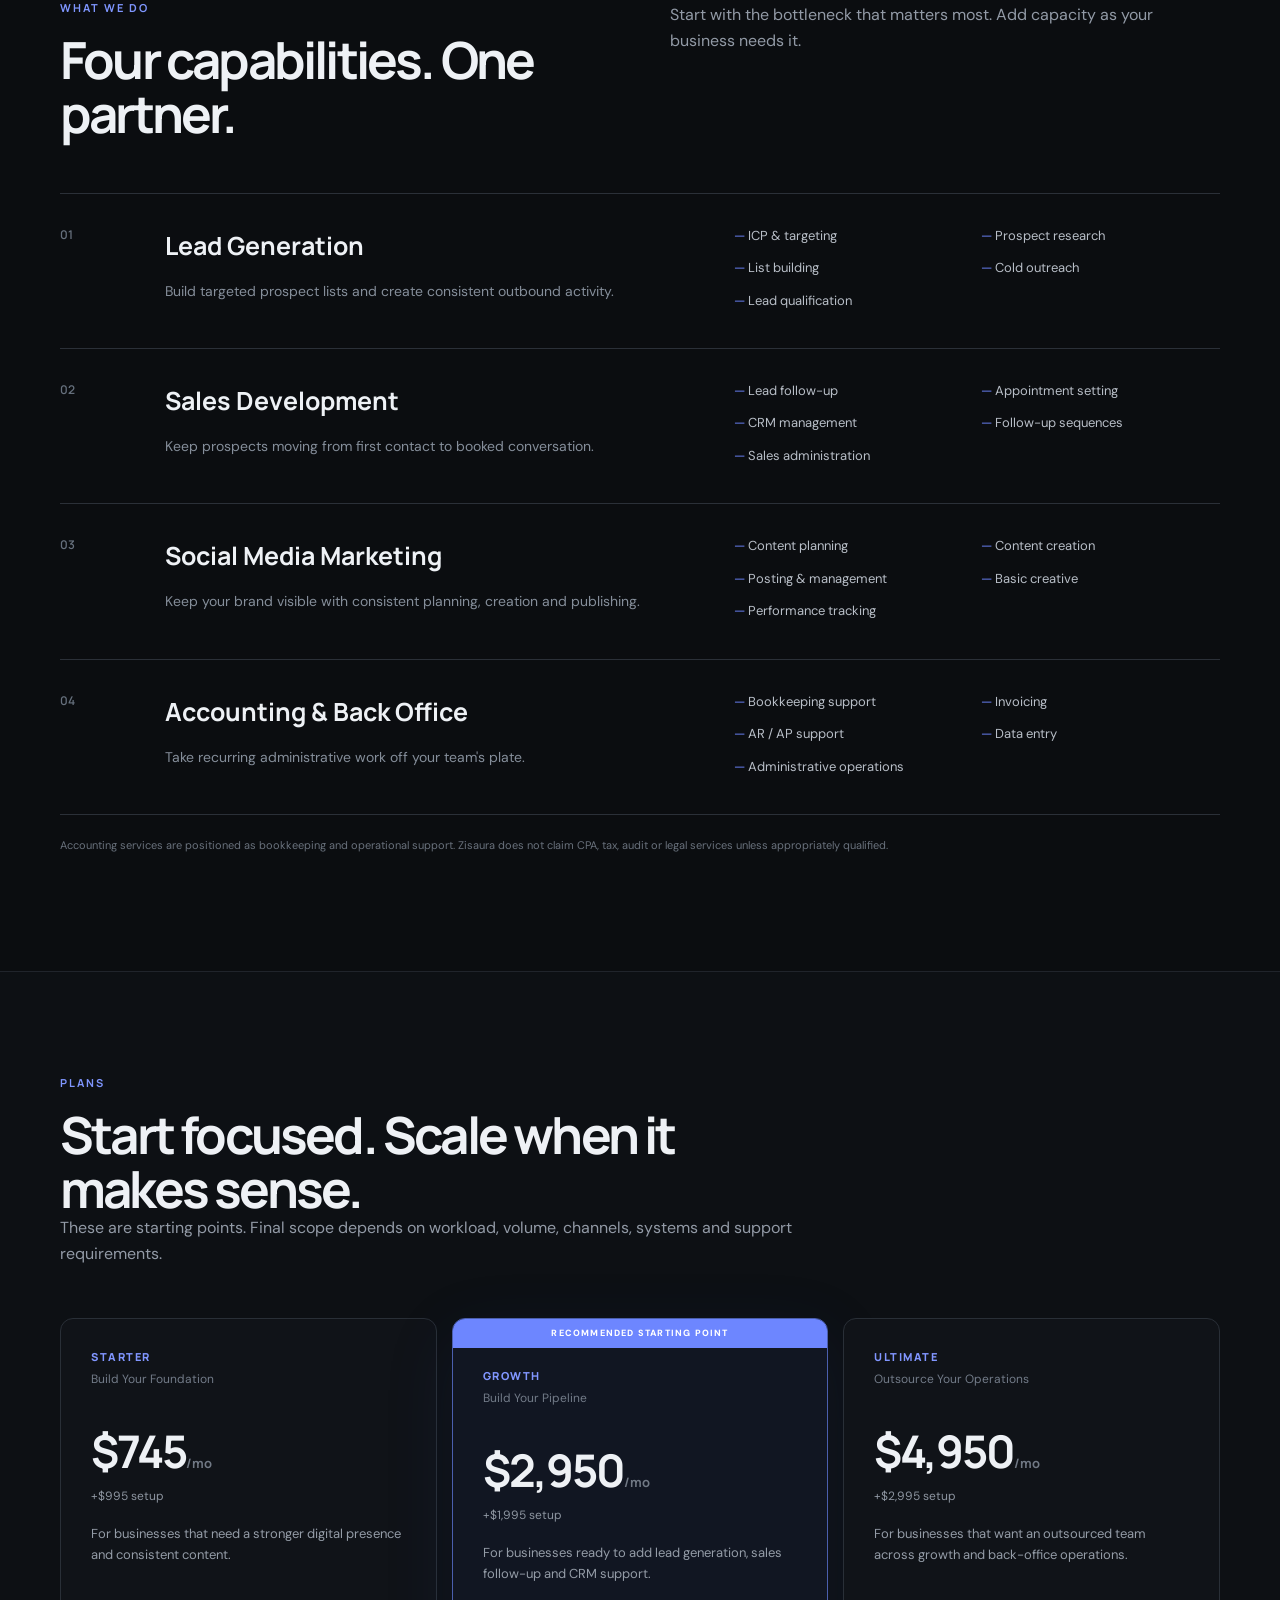
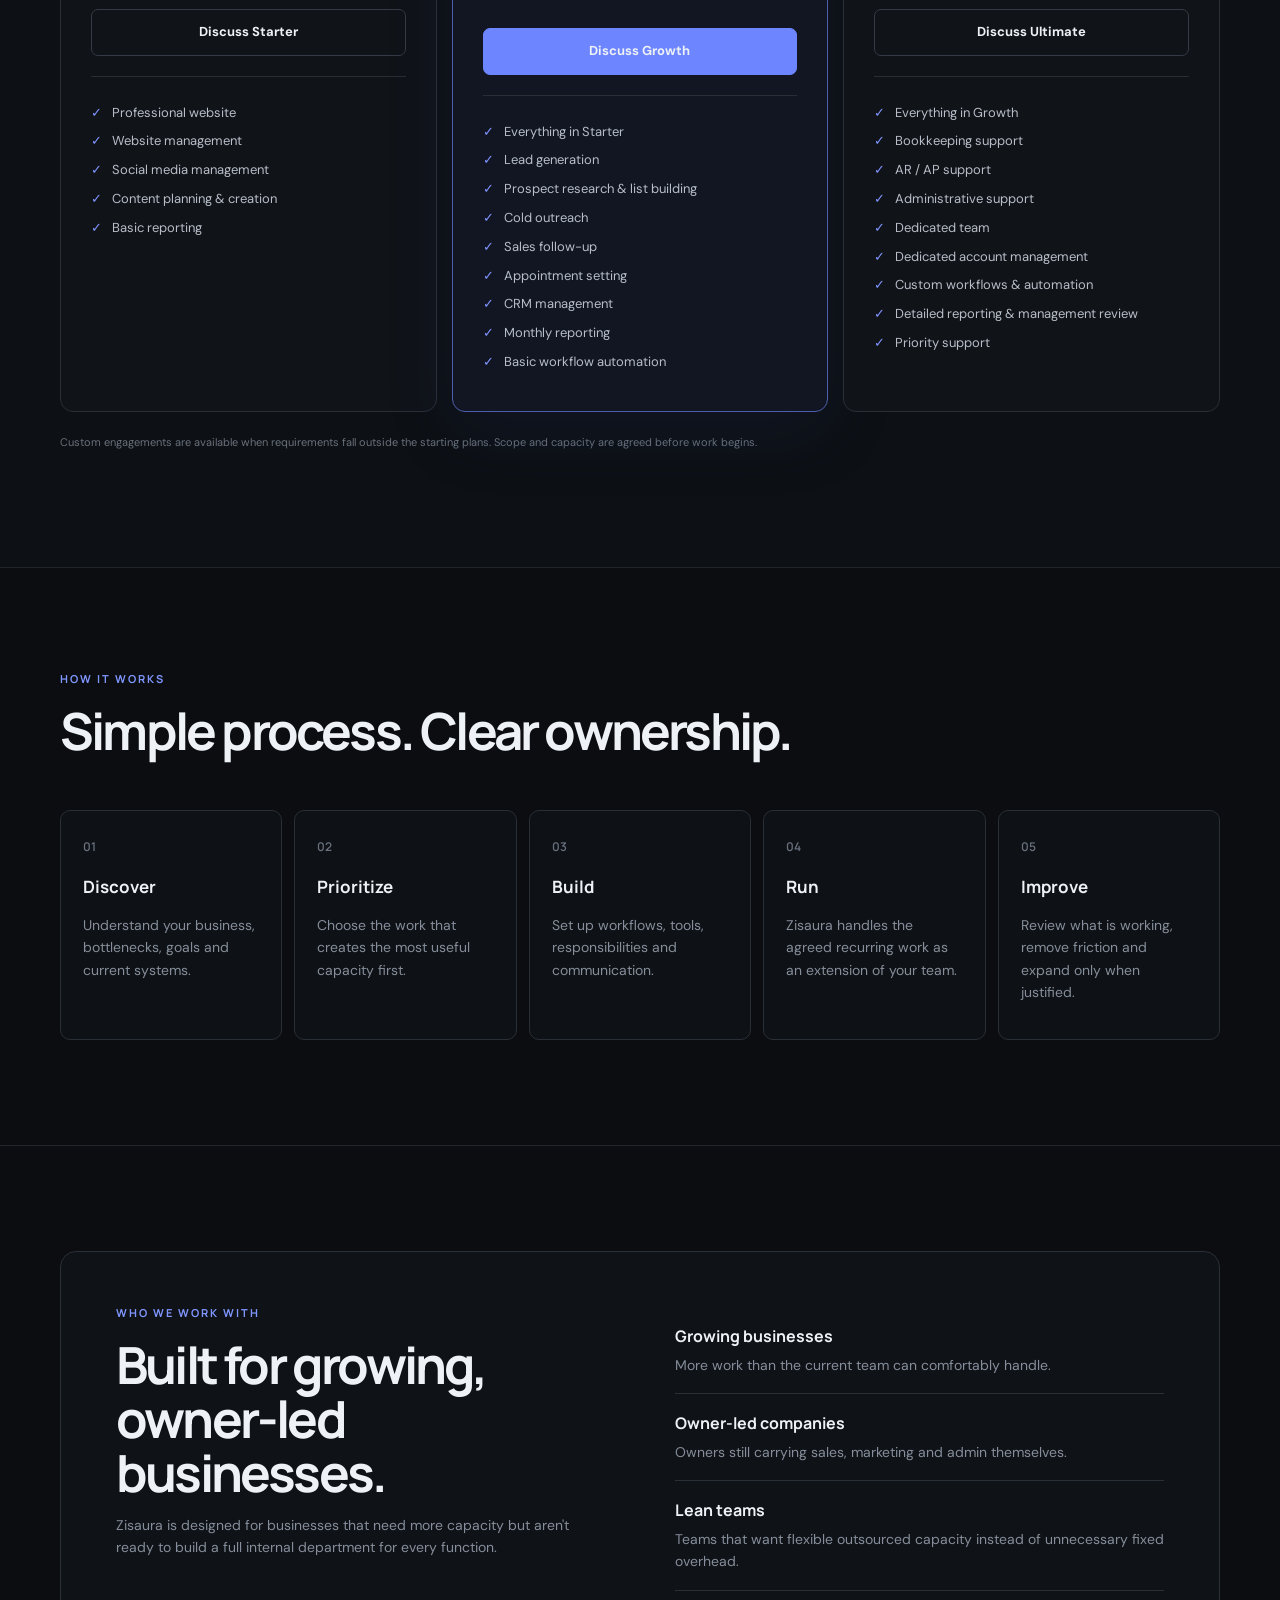
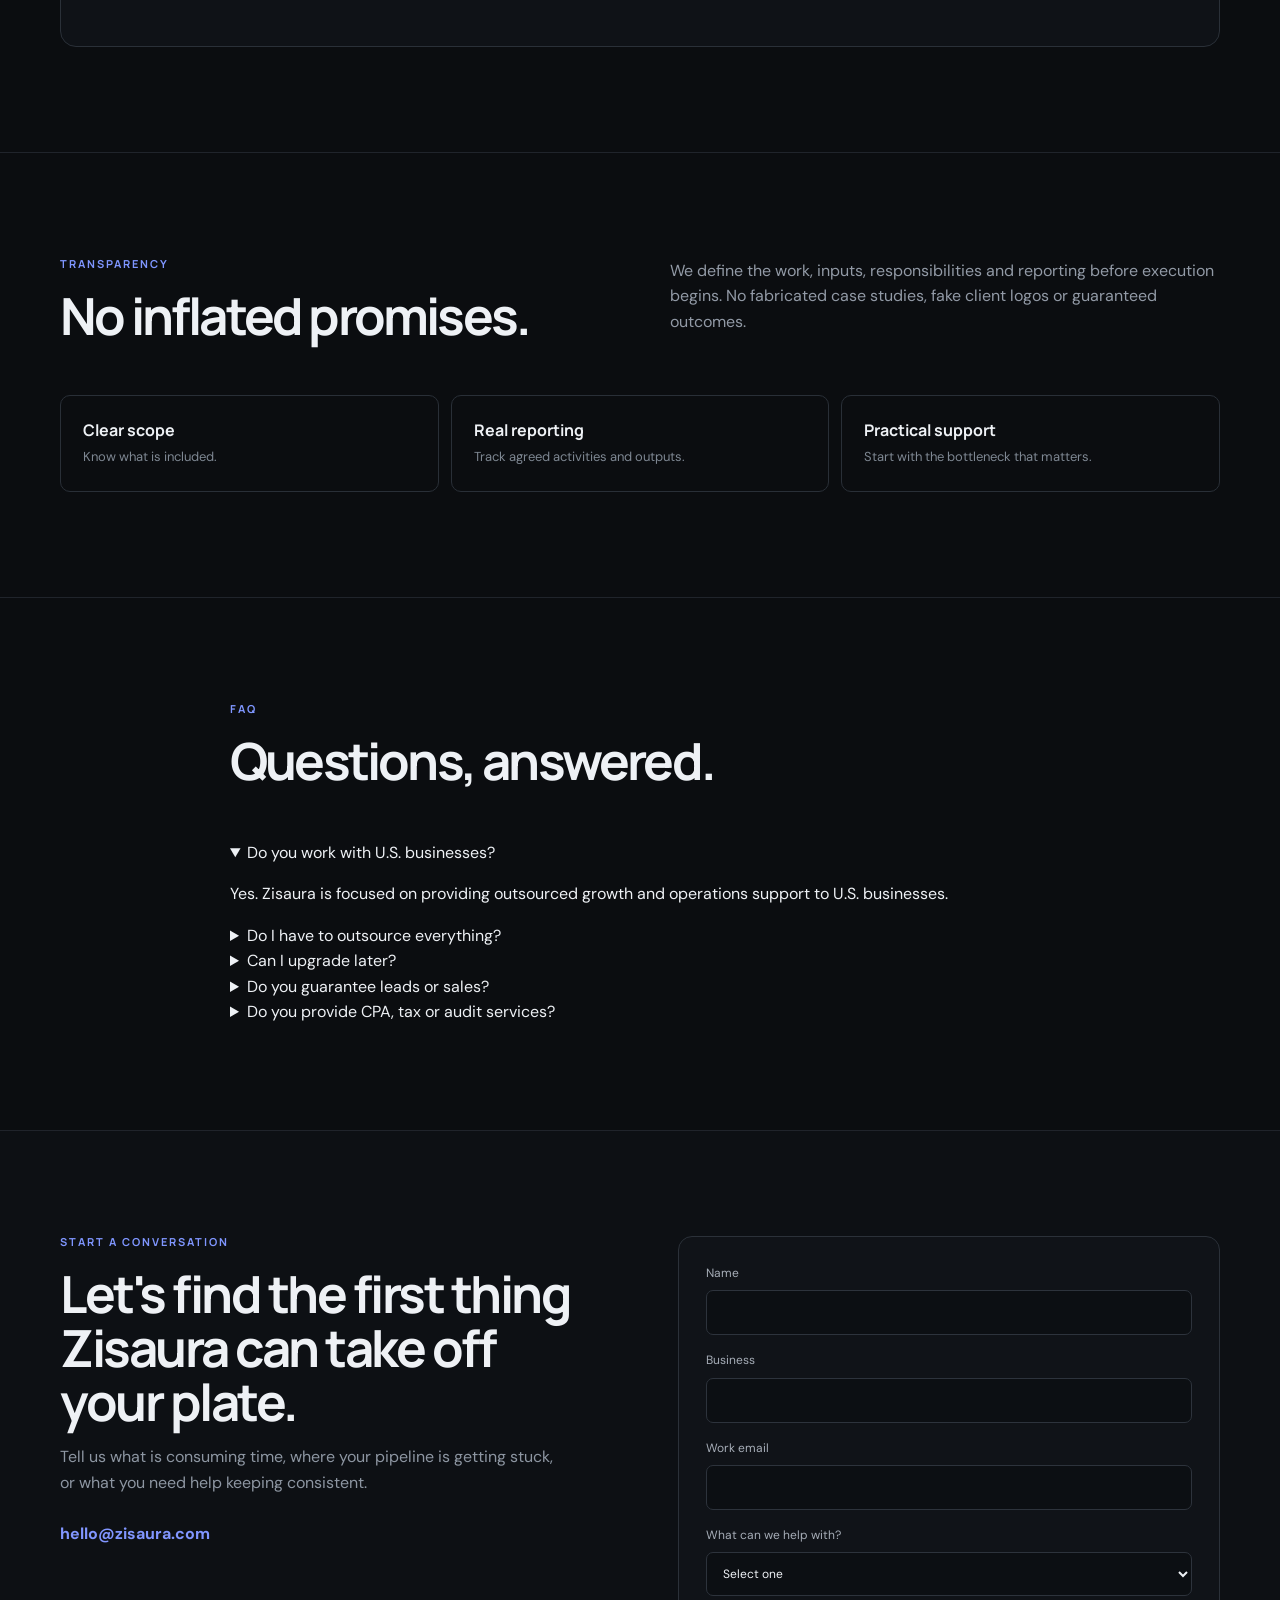
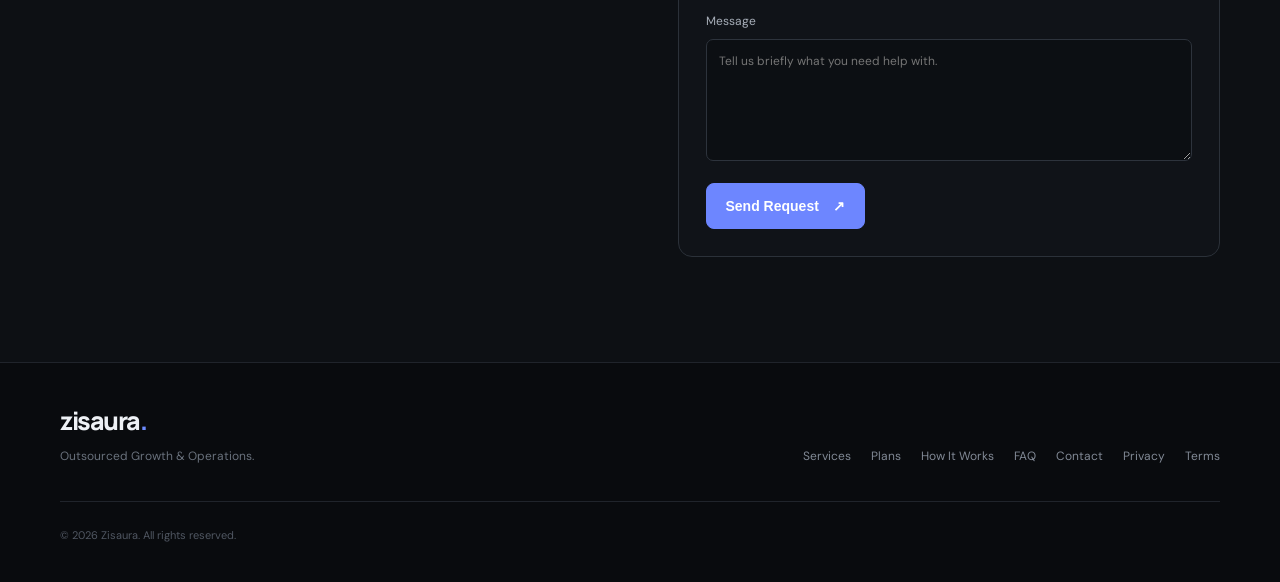
==== commit 953a90ac: "Add 'Book a Call' link to navigation" ====
--- a/index.html
+++ b/index.html
@@ -20,6 +20,7 @@
 <a class="logo" href="#top">zisaura<span>.</span></a>
 <button class="menu-toggle" aria-label="Open menu" aria-expanded="false">☰</button>
 <a class="nav-phone" href="tel:+18579576786">(857) 957-6786</a>
+<a class="nav-cta" href="https://calendly.com/abakar36/zisaura-growth-consultation" target="_blank" rel="noopener">Book a Call</a>
 </div></header>
 
 <main id="top">
